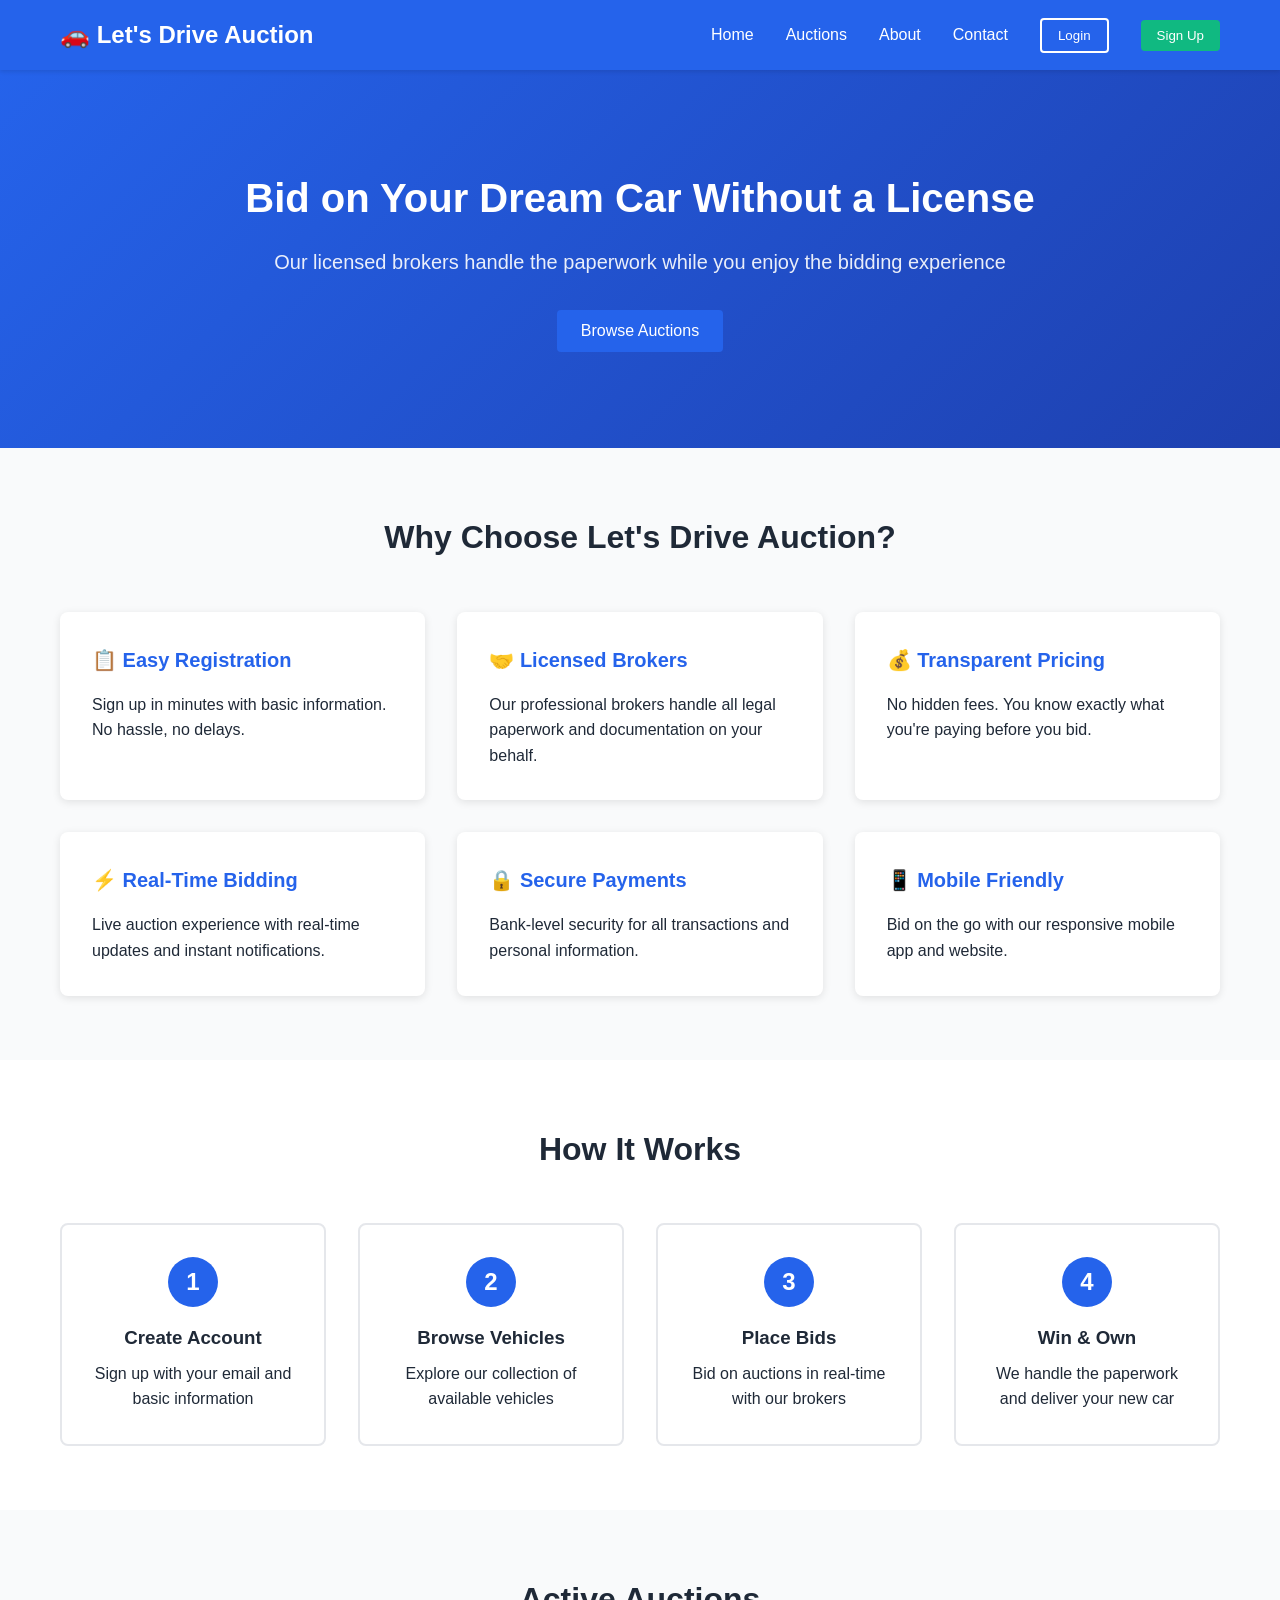
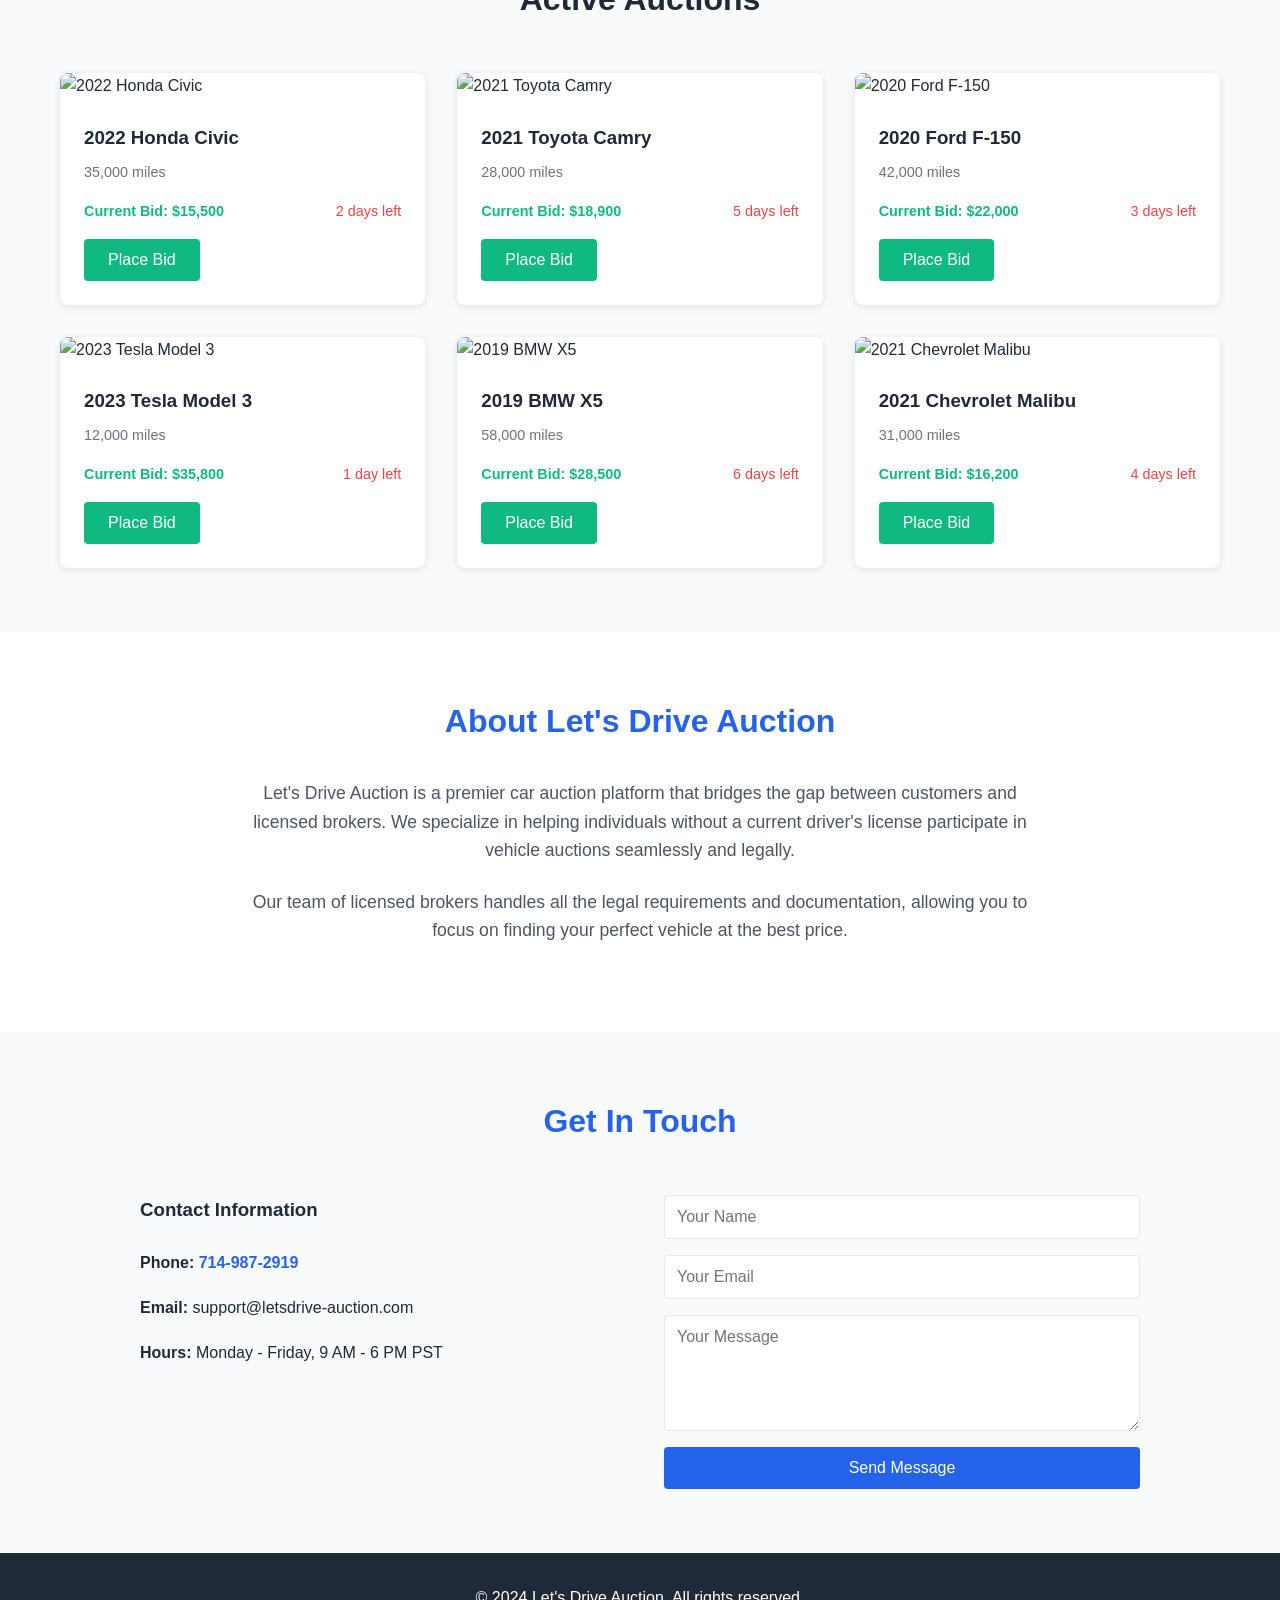
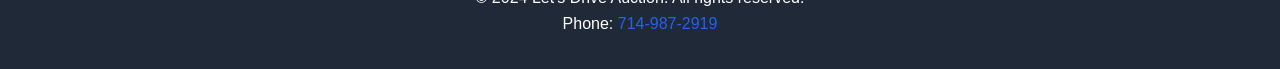
==== frontend/index.html @ e9b68364 "Add complete frontend HTML with embedded CSS and JavaScript" ====
<!DOCTYPE html>
<html lang="en">
<head>
    <meta charset="UTF-8">
    <meta name="viewport" content="width=device-width, initial-scale=1.0">
    <title>Let's Drive Auction - Car Auction Broker</title>
    <style>
* {
    margin: 0;
    padding: 0;
    box-sizing: border-box;
}

:root {
    --primary-color: #2563eb;
    --secondary-color: #1e40af;
    --success-color: #10b981;
    --danger-color: #ef4444;
    --light-bg: #f9fafb;
    --dark-text: #1f2937;
    --border-color: #e5e7eb;
}

body {
    font-family: 'Segoe UI', Tahoma, Geneva, Verdana, sans-serif;
    color: var(--dark-text);
    line-height: 1.6;
    background-color: #ffffff;
}

.container {
    max-width: 1200px;
    margin: 0 auto;
    padding: 0 20px;
}

/* Navigation */
.navbar {
    background-color: var(--primary-color);
    color: white;
    padding: 1rem 0;
    position: sticky;
    top: 0;
    z-index: 1000;
    box-shadow: 0 2px 4px rgba(0, 0, 0, 0.1);
}

.navbar .container {
    display: flex;
    justify-content: space-between;
    align-items: center;
}

.nav-brand h1 {
    font-size: 1.5rem;
    font-weight: bold;
}

.nav-menu {
    display: flex;
    list-style: none;
    gap: 2rem;
    align-items: center;
}

.nav-menu a {
    color: white;
    text-decoration: none;
    transition: opacity 0.3s ease;
}

.nav-menu a:hover {
    opacity: 0.8;
}

.btn-login {
    border: 2px solid white;
    padding: 0.5rem 1rem;
    border-radius: 4px;
    transition: all 0.3s ease;
    cursor: pointer;
    background: transparent;
    color: white;
}

.btn-login:hover {
    background-color: white;
    color: var(--primary-color);
}

.btn-signup {
    background-color: var(--success-color);
    padding: 0.5rem 1rem;
    border-radius: 4px;
    cursor: pointer;
    border: none;
    color: white;
}

.btn-signup:hover {
    background-color: #059669;
}

/* Buttons */
.btn {
    padding: 0.75rem 1.5rem;
    border: none;
    border-radius: 4px;
    cursor: pointer;
    font-size: 1rem;
    transition: all 0.3s ease;
    text-decoration: none;
    display: inline-block;
}

.btn-primary {
    background-color: var(--primary-color);
    color: white;
}

.btn-primary:hover {
    background-color: var(--secondary-color);
    transform: translateY(-2px);
    box-shadow: 0 4px 12px rgba(37, 99, 235, 0.4);
}

.btn-secondary {
    background-color: var(--success-color);
    color: white;
}

.btn-secondary:hover {
    background-color: #059669;
}

/* Hero Section */
.hero {
    background: linear-gradient(135deg, var(--primary-color) 0%, var(--secondary-color) 100%);
    color: white;
    padding: 6rem 2rem;
    text-align: center;
}

.hero-content h2 {
    font-size: 2.5rem;
    margin-bottom: 1rem;
}

.hero-content p {
    font-size: 1.25rem;
    margin-bottom: 2rem;
    opacity: 0.9;
}

/* Features Section */
.features {
    padding: 4rem 2rem;
    background-color: var(--light-bg);
}

.features h2 {
    text-align: center;
    font-size: 2rem;
    margin-bottom: 3rem;
}

.features-grid {
    display: grid;
    grid-template-columns: repeat(auto-fit, minmax(300px, 1fr));
    gap: 2rem;
}

.feature-card {
    background: white;
    padding: 2rem;
    border-radius: 8px;
    box-shadow: 0 2px 8px rgba(0, 0, 0, 0.1);
    transition: transform 0.3s ease, box-shadow 0.3s ease;
}

.feature-card:hover {
    transform: translateY(-5px);
    box-shadow: 0 8px 16px rgba(0, 0, 0, 0.15);
}

.feature-card h3 {
    margin-bottom: 1rem;
    color: var(--primary-color);
    font-size: 1.25rem;
}

/* How It Works Section */
.how-it-works {
    padding: 4rem 2rem;
    background-color: white;
}

.how-it-works h2 {
    text-align: center;
    font-size: 2rem;
    margin-bottom: 3rem;
}

.steps-grid {
    display: grid;
    grid-template-columns: repeat(auto-fit, minmax(250px, 1fr));
    gap: 2rem;
}

.step {
    text-align: center;
    padding: 2rem;
    border: 2px solid var(--border-color);
    border-radius: 8px;
    transition: all 0.3s ease;
}

.step:hover {
    border-color: var(--primary-color);
    box-shadow: 0 4px 12px rgba(37, 99, 235, 0.2);
}

.step-number {
    display: inline-flex;
    align-items: center;
    justify-content: center;
    width: 50px;
    height: 50px;
    background-color: var(--primary-color);
    color: white;
    border-radius: 50%;
    font-size: 1.5rem;
    font-weight: bold;
    margin-bottom: 1rem;
}

.step h3 {
    margin-bottom: 0.5rem;
    color: var(--dark-text);
}

/* Auctions Section */
.auctions {
    padding: 4rem 2rem;
    background-color: var(--light-bg);
}

.auctions h2 {
    text-align: center;
    font-size: 2rem;
    margin-bottom: 3rem;
}

.auctions-grid {
    display: grid;
    grid-template-columns: repeat(auto-fill, minmax(280px, 1fr));
    gap: 2rem;
}

.auction-card {
    background: white;
    border-radius: 8px;
    overflow: hidden;
    box-shadow: 0 2px 8px rgba(0, 0, 0, 0.1);
    transition: transform 0.3s ease, box-shadow 0.3s ease;
}

.auction-card:hover {
    transform: translateY(-5px);
    box-shadow: 0 8px 16px rgba(0, 0, 0, 0.15);
}

.auction-card img {
    width: 100%;
    height: 200px;
    object-fit: cover;
}

.auction-info {
    padding: 1.5rem;
}

.auction-info h3 {
    margin-bottom: 0.5rem;
    color: var(--dark-text);
}

.mileage {
    color: #6b7280;
    font-size: 0.9rem;
    margin-bottom: 1rem;
}

.auction-details {
    display: flex;
    justify-content: space-between;
    margin-bottom: 1rem;
    font-size: 0.9rem;
}

.current-bid {
    font-weight: bold;
    color: var(--success-color);
}

.time-left {
    color: var(--danger-color);
}

/* About Section */
.about {
    padding: 4rem 2rem;
    background-color: white;
    text-align: center;
}

.about h2 {
    font-size: 2rem;
    margin-bottom: 2rem;
    color: var(--primary-color);
}

.about p {
    font-size: 1.1rem;
    margin-bottom: 1.5rem;
    color: #4b5563;
    max-width: 800px;
    margin-left: auto;
    margin-right: auto;
}

/* Contact Section */
.contact {
    padding: 4rem 2rem;
    background-color: var(--light-bg);
}

.contact h2 {
    text-align: center;
    font-size: 2rem;
    margin-bottom: 3rem;
    color: var(--primary-color);
}

.contact-content {
    display: grid;
    grid-template-columns: 1fr 1fr;
    gap: 3rem;
    max-width: 1000px;
    margin: 0 auto;
}

.contact-info h3 {
    margin-bottom: 1.5rem;
    color: var(--dark-text);
}

.contact-info p {
    margin-bottom: 1rem;
    line-height: 1.8;
}

.contact-info a {
    color: var(--primary-color);
    text-decoration: none;
    font-weight: bold;
}

.contact-info a:hover {
    text-decoration: underline;
}

.contact-form {
    display: flex;
    flex-direction: column;
    gap: 1rem;
}

.contact-form input,
.contact-form textarea {
    padding: 0.75rem;
    border: 1px solid var(--border-color);
    border-radius: 4px;
    font-family: inherit;
    font-size: 1rem;
}

.contact-form input:focus,
.contact-form textarea:focus {
    outline: none;
    border-color: var(--primary-color);
    box-shadow: 0 0 0 3px rgba(37, 99, 235, 0.1);
}

/* Footer */
.footer {
    background-color: var(--dark-text);
    color: white;
    padding: 2rem;
    text-align: center;
}

.footer a {
    color: var(--primary-color);
    text-decoration: none;
}

.footer a:hover {
    text-decoration: underline;
}

/* Responsive Design */
@media (max-width: 768px) {
    .nav-menu {
        gap: 1rem;
        font-size: 0.9rem;
    }

    .nav-brand h1 {
        font-size: 1.2rem;
    }

    .hero-content h2 {
        font-size: 1.75rem;
    }

    .hero-content p {
        font-size: 1rem;
    }

    .features-grid,
    .steps-grid {
        grid-template-columns: 1fr;
    }

    .contact-content {
        grid-template-columns: 1fr;
    }

    .auctions-grid {
        grid-template-columns: 1fr;
    }
}

@media (max-width: 480px) {
    .navbar .container {
        flex-direction: column;
        gap: 1rem;
    }

    .nav-menu {
        flex-direction: column;
        gap: 0.5rem;
        width: 100%;
        text-align: center;
    }

    .hero {
        padding: 3rem 1rem;
    }

    .hero-content h2 {
        font-size: 1.5rem;
    }

    .btn {
        display: block;
        width: 100%;
        text-align: center;
    }
}
    </style>
</head>
<body>
    <!-- Navigation -->
    <nav class="navbar">
        <div class="container">
            <div class="nav-brand">
                <h1>🚗 Let's Drive Auction</h1>
            </div>
            <ul class="nav-menu">
                <li><a href="#home">Home</a></li>
                <li><a href="#auctions">Auctions</a></li>
                <li><a href="#about">About</a></li>
                <li><a href="#contact">Contact</a></li>
                <li><button class="btn-login">Login</button></li>
                <li><button class="btn-signup">Sign Up</button></li>
            </ul>
        </div>
    </nav>

    <!-- Hero Section -->
    <section id="home" class="hero">
        <div class="hero-content">
            <h2>Bid on Your Dream Car Without a License</h2>
            <p>Our licensed brokers handle the paperwork while you enjoy the bidding experience</p>
            <button class="btn btn-primary" onclick="document.getElementById('auctions').scrollIntoView({behavior: 'smooth'})">Browse Auctions</button>
        </div>
    </section>

    <!-- Features Section -->
    <section id="features" class="features">
        <div class="container">
            <h2>Why Choose Let's Drive Auction?</h2>
            <div class="features-grid">
                <div class="feature-card">
                    <h3>📋 Easy Registration</h3>
                    <p>Sign up in minutes with basic information. No hassle, no delays.</p>
                </div>
                <div class="feature-card">
                    <h3>🤝 Licensed Brokers</h3>
                    <p>Our professional brokers handle all legal paperwork and documentation on your behalf.</p>
                </div>
                <div class="feature-card">
                    <h3>💰 Transparent Pricing</h3>
                    <p>No hidden fees. You know exactly what you're paying before you bid.</p>
                </div>
                <div class="feature-card">
                    <h3>⚡ Real-Time Bidding</h3>
                    <p>Live auction experience with real-time updates and instant notifications.</p>
                </div>
                <div class="feature-card">
                    <h3>🔒 Secure Payments</h3>
                    <p>Bank-level security for all transactions and personal information.</p>
                </div>
                <div class="feature-card">
                    <h3>📱 Mobile Friendly</h3>
                    <p>Bid on the go with our responsive mobile app and website.</p>
                </div>
            </div>
        </div>
    </section>

    <!-- How It Works Section -->
    <section id="how-it-works" class="how-it-works">
        <div class="container">
            <h2>How It Works</h2>
            <div class="steps-grid">
                <div class="step">
                    <div class="step-number">1</div>
                    <h3>Create Account</h3>
                    <p>Sign up with your email and basic information</p>
                </div>
                <div class="step">
                    <div class="step-number">2</div>
                    <h3>Browse Vehicles</h3>
                    <p>Explore our collection of available vehicles</p>
                </div>
                <div class="step">
                    <div class="step-number">3</div>
                    <h3>Place Bids</h3>
                    <p>Bid on auctions in real-time with our brokers</p>
                </div>
                <div class="step">
                    <div class="step-number">4</div>
                    <h3>Win & Own</h3>
                    <p>We handle the paperwork and deliver your new car</p>
                </div>
            </div>
        </div>
    </section>

    <!-- Auctions Section -->
    <section id="auctions" class="auctions">
        <div class="container">
            <h2>Active Auctions</h2>
            <div class="auctions-grid" id="auctions-grid">
                <!-- Auction items -->
                <div class="auction-card">
                    <img src="https://images.unsplash.com/photo-1590362891990-f776e74a5a38?w=300&h=200&fit=crop" alt="2022 Honda Civic">
                    <div class="auction-info">
                        <h3>2022 Honda Civic</h3>
                        <p class="mileage">35,000 miles</p>
                        <div class="auction-details">
                            <span class="current-bid">Current Bid: $15,500</span>
                            <span class="time-left">2 days left</span>
                        </div>
                        <button class="btn btn-secondary" onclick="alert('Login to place a bid!')">Place Bid</button>
                    </div>
                </div>

                <div class="auction-card">
                    <img src="https://images.unsplash.com/photo-1552820728-8ac41f1ce891?w=300&h=200&fit=crop" alt="2021 Toyota Camry">
                    <div class="auction-info">
                        <h3>2021 Toyota Camry</h3>
                        <p class="mileage">28,000 miles</p>
                        <div class="auction-details">
                            <span class="current-bid">Current Bid: $18,900</span>
                            <span class="time-left">5 days left</span>
                        </div>
                        <button class="btn btn-secondary" onclick="alert('Login to place a bid!')">Place Bid</button>
                    </div>
                </div>

                <div class="auction-card">
                    <img src="https://images.unsplash.com/photo-1533473359331-35a3460efb8f?w=300&h=200&fit=crop" alt="2020 Ford F-150">
                    <div class="auction-info">
                        <h3>2020 Ford F-150</h3>
                        <p class="mileage">42,000 miles</p>
                        <div class="auction-details">
                            <span class="current-bid">Current Bid: $22,000</span>
                            <span class="time-left">3 days left</span>
                        </div>
                        <button class="btn btn-secondary" onclick="alert('Login to place a bid!')">Place Bid</button>
                    </div>
                </div>

                <div class="auction-card">
                    <img src="https://images.unsplash.com/photo-1542282088-fe8426682b8f?w=300&h=200&fit=crop" alt="2023 Tesla Model 3">
                    <div class="auction-info">
                        <h3>2023 Tesla Model 3</h3>
                        <p class="mileage">12,000 miles</p>
                        <div class="auction-details">
                            <span class="current-bid">Current Bid: $35,800</span>
                            <span class="time-left">1 day left</span>
                        </div>
                        <button class="btn btn-secondary" onclick="alert('Login to place a bid!')">Place Bid</button>
                    </div>
                </div>

                <div class="auction-card">
                    <img src="https://images.unsplash.com/photo-1550355291-bbee04a92027?w=300&h=200&fit=crop" alt="2019 BMW X5">
                    <div class="auction-info">
                        <h3>2019 BMW X5</h3>
                        <p class="mileage">58,000 miles</p>
                        <div class="auction-details">
                            <span class="current-bid">Current Bid: $28,500</span>
                            <span class="time-left">6 days left</span>
                        </div>
                        <button class="btn btn-secondary" onclick="alert('Login to place a bid!')">Place Bid</button>
                    </div>
                </div>

                <div class="auction-card">
                    <img src="https://images.unsplash.com/photo-1609708536965-05589210993d?w=300&h=200&fit=crop" alt="2021 Chevrolet Malibu">
                    <div class="auction-info">
                        <h3>2021 Chevrolet Malibu</h3>
                        <p class="mileage">31,000 miles</p>
                        <div class="auction-details">
                            <span class="current-bid">Current Bid: $16,200</span>
                            <span class="time-left">4 days left</span>
                        </div>
                        <button class="btn btn-secondary" onclick="alert('Login to place a bid!')">Place Bid</button>
                    </div>
                </div>
            </div>
        </div>
    </section>

    <!-- About Section -->
    <section id="about" class="about">
        <div class="container">
            <h2>About Let's Drive Auction</h2>
            <p>Let's Drive Auction is a premier car auction platform that bridges the gap between customers and licensed brokers. We specialize in helping individuals without a current driver's license participate in vehicle auctions seamlessly and legally.</p>
            <p>Our team of licensed brokers handles all the legal requirements and documentation, allowing you to focus on finding your perfect vehicle at the best price.</p>
        </div>
    </section>

    <!-- Contact Section -->
    <section id="contact" class="contact">
        <div class="container">
            <h2>Get In Touch</h2>
            <div class="contact-content">
                <div class="contact-info">
                    <h3>Contact Information</h3>
                    <p><strong>Phone:</strong> <a href="tel:714-987-2919">714-987-2919</a></p>
                    <p><strong>Email:</strong> support@letsdrive-auction.com</p>
                    <p><strong>Hours:</strong> Monday - Friday, 9 AM - 6 PM PST</p>
                </div>
                <form class="contact-form" onsubmit="handleContactSubmit(event)">
                    <input type="text" placeholder="Your Name" required>
                    <input type="email" placeholder="Your Email" required>
                    <textarea placeholder="Your Message" rows="5" required></textarea>
                    <button type="submit" class="btn btn-primary">Send Message</button>
                </form>
            </div>
        </div>
    </section>

    <!-- Footer -->
    <footer class="footer">
        <div class="container">
            <p>&copy; 2024 Let's Drive Auction. All rights reserved.</p>
            <p>Phone: <a href="tel:714-987-2919">714-987-2919</a></p>
        </div>
    </footer>

    <script>
        function handleContactSubmit(event) {
            event.preventDefault();
            alert('Thank you for your message! We will get back to you soon.');
            event.target.reset();
        }
    </script>
</body>
</html>
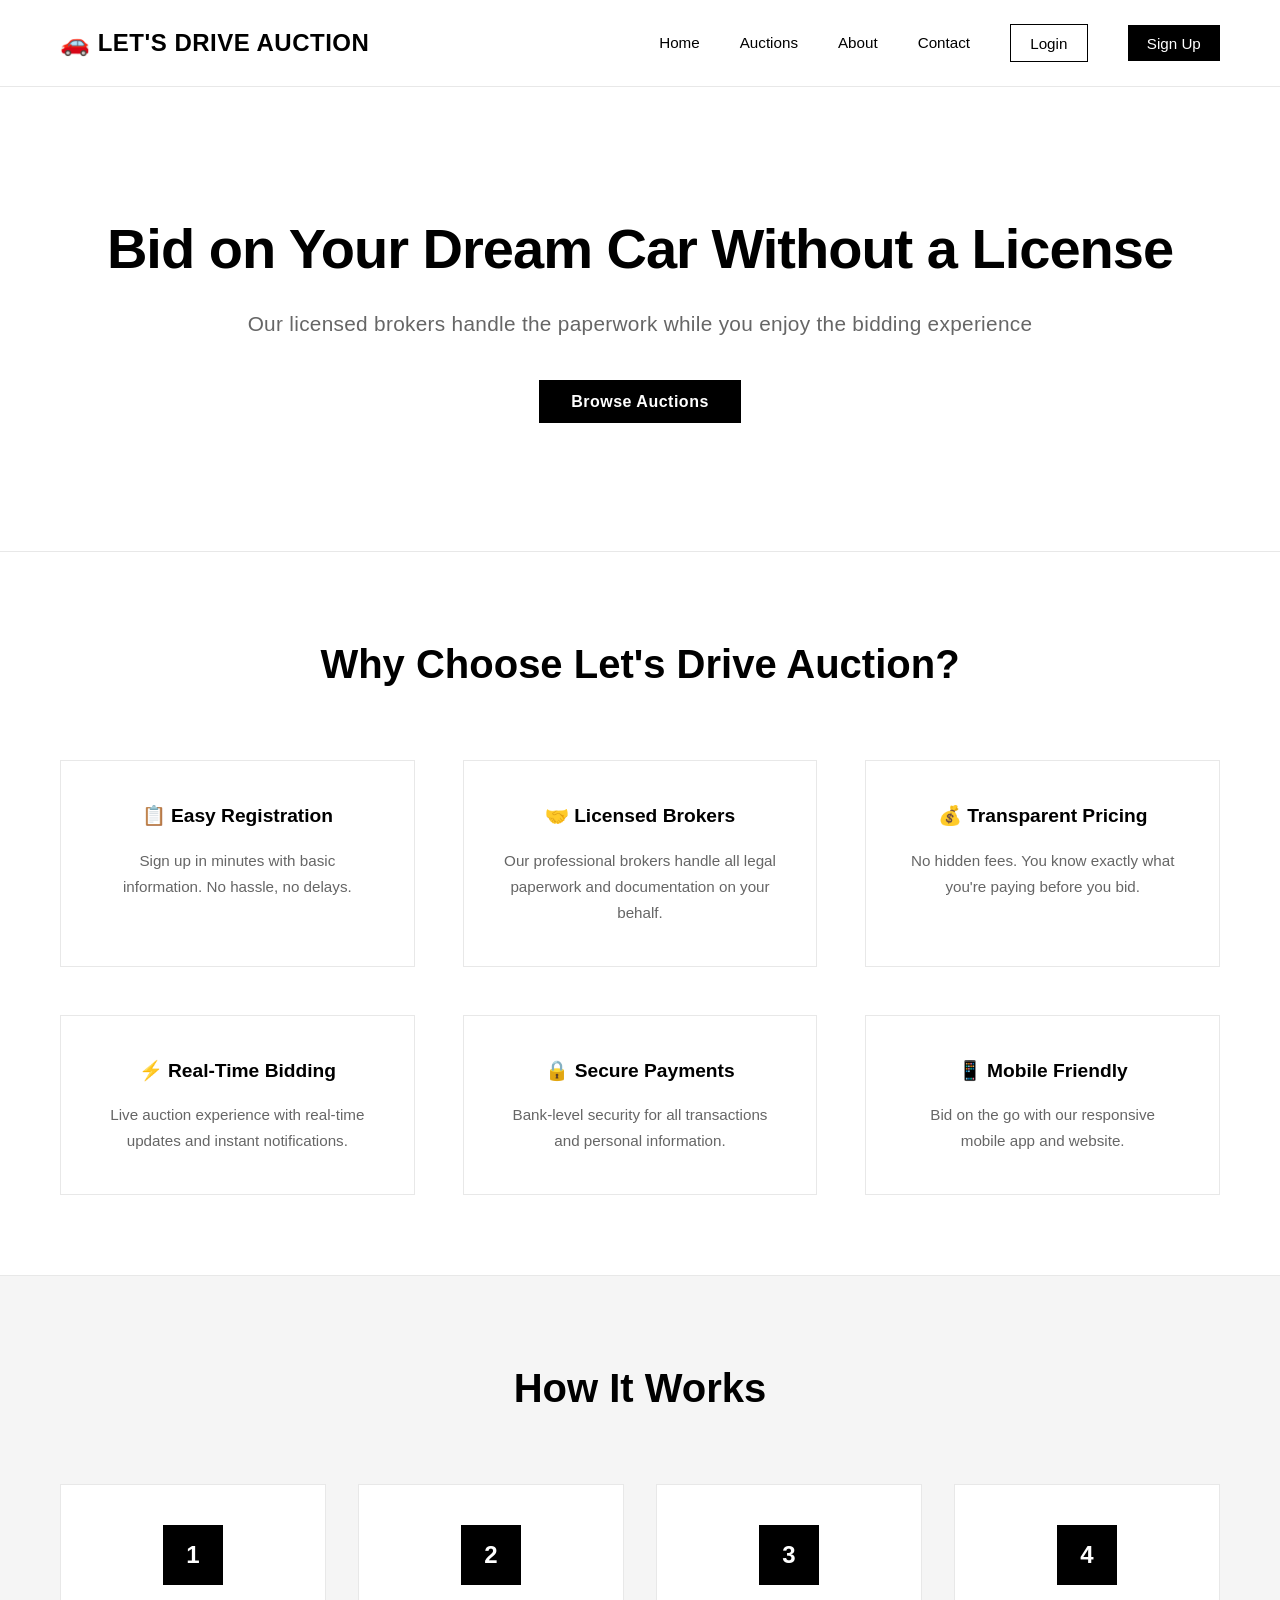
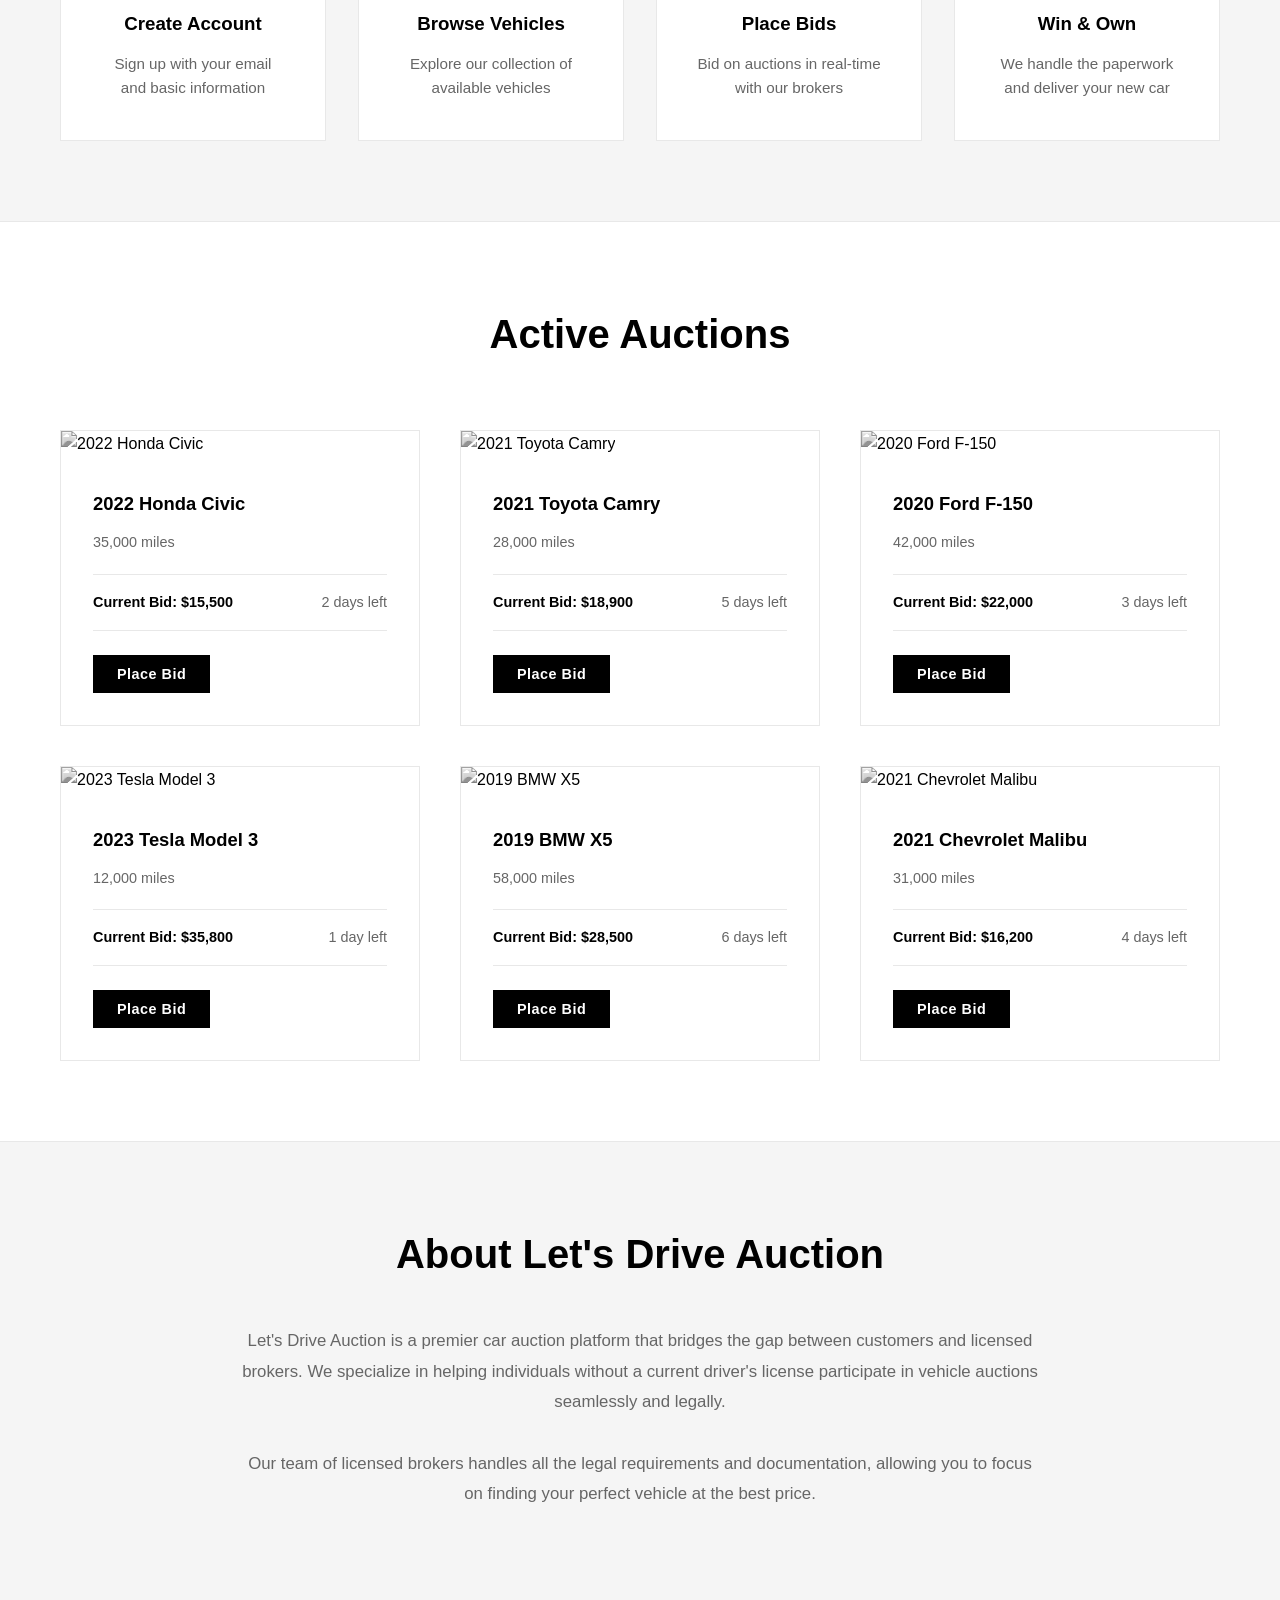
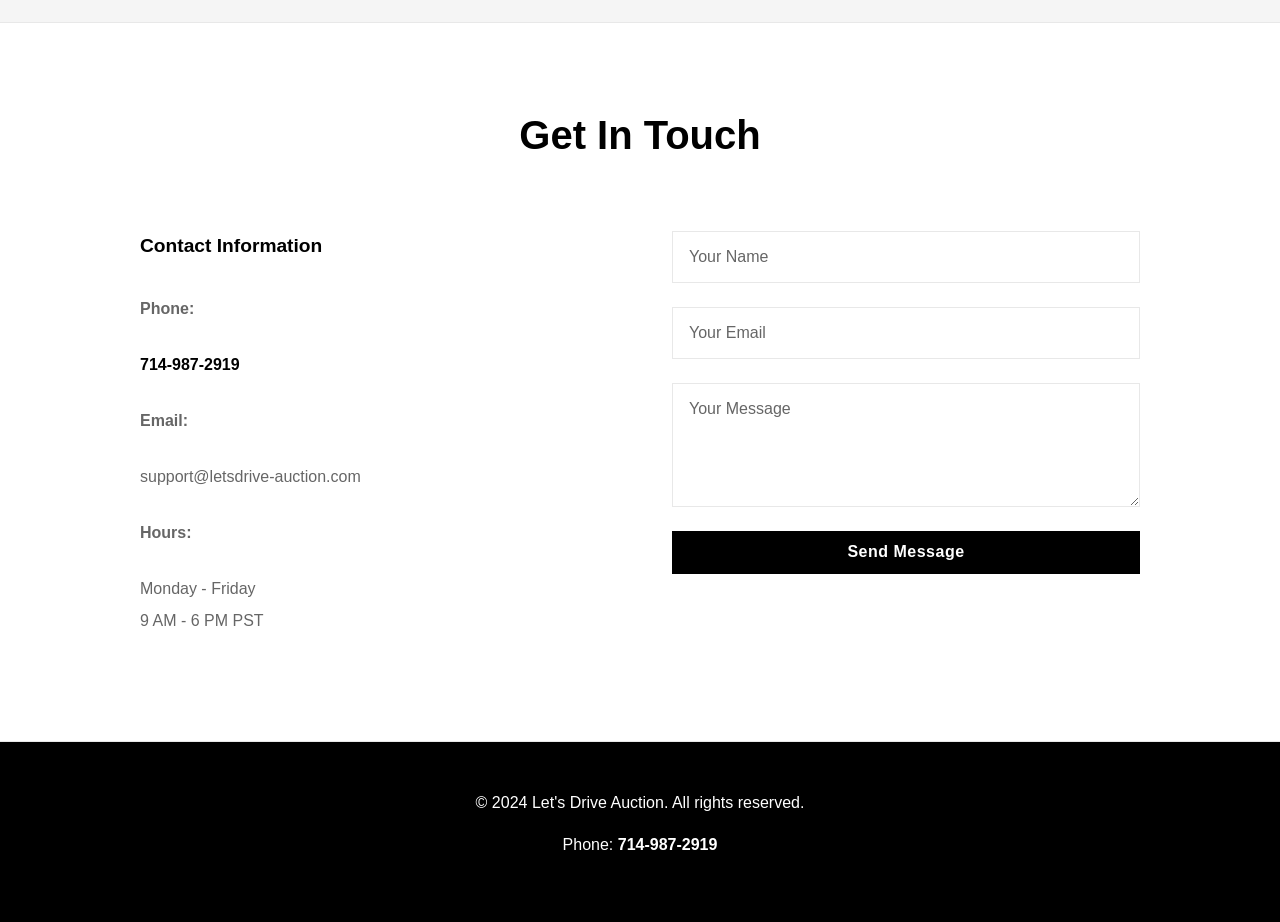
==== commit 0301ed7e: "Update website to Tesla-style black and white minimalist design" ====
--- a/frontend/index.html
+++ b/frontend/index.html
@@ -12,20 +12,20 @@
 }
 
 :root {
-    --primary-color: #2563eb;
-    --secondary-color: #1e40af;
-    --success-color: #10b981;
-    --danger-color: #ef4444;
-    --light-bg: #f9fafb;
-    --dark-text: #1f2937;
-    --border-color: #e5e7eb;
+    --primary-black: #000000;
+    --secondary-black: #1a1a1a;
+    --tertiary-black: #2d2d2d;
+    --light-gray: #f5f5f5;
+    --medium-gray: #e8e8e8;
+    --dark-gray: #666666;
+    --white: #ffffff;
 }
 
 body {
     font-family: 'Segoe UI', Tahoma, Geneva, Verdana, sans-serif;
-    color: var(--dark-text);
+    color: var(--primary-black);
     line-height: 1.6;
-    background-color: #ffffff;
+    background-color: var(--white);
 }
 
 .container {
@@ -36,13 +36,13 @@
 
 /* Navigation */
 .navbar {
-    background-color: var(--primary-color);
-    color: white;
-    padding: 1rem 0;
+    background-color: var(--white);
+    color: var(--primary-black);
+    padding: 1.5rem 0;
     position: sticky;
     top: 0;
     z-index: 1000;
-    box-shadow: 0 2px 4px rgba(0, 0, 0, 0.1);
+    border-bottom: 1px solid var(--medium-gray);
 }
 
 .navbar .container {
@@ -53,367 +53,439 @@
 
 .nav-brand h1 {
     font-size: 1.5rem;
-    font-weight: bold;
+    font-weight: 600;
+    letter-spacing: 0.5px;
 }
 
 .nav-menu {
     display: flex;
     list-style: none;
-    gap: 2rem;
+    gap: 2.5rem;
     align-items: center;
 }
 
 .nav-menu a {
-    color: white;
+    color: var(--primary-black);
     text-decoration: none;
     transition: opacity 0.3s ease;
+    font-size: 0.95rem;
+    font-weight: 500;
 }
 
 .nav-menu a:hover {
-    opacity: 0.8;
+    opacity: 0.6;
 }
 
 .btn-login {
-    border: 2px solid white;
-    padding: 0.5rem 1rem;
-    border-radius: 4px;
+    border: 1px solid var(--primary-black);
+    padding: 0.6rem 1.2rem;
+    border-radius: 0;
     transition: all 0.3s ease;
     cursor: pointer;
     background: transparent;
-    color: white;
+    color: var(--primary-black);
+    font-weight: 500;
+    font-size: 0.95rem;
 }
 
 .btn-login:hover {
-    background-color: white;
-    color: var(--primary-color);
+    background-color: var(--primary-black);
+    color: var(--white);
 }
 
 .btn-signup {
-    background-color: var(--success-color);
-    padding: 0.5rem 1rem;
-    border-radius: 4px;
+    background-color: var(--primary-black);
+    padding: 0.6rem 1.2rem;
+    border-radius: 0;
     cursor: pointer;
     border: none;
-    color: white;
+    color: var(--white);
+    font-weight: 500;
+    font-size: 0.95rem;
+    transition: all 0.3s ease;
 }
 
 .btn-signup:hover {
-    background-color: #059669;
+    background-color: var(--secondary-black);
 }
 
 /* Buttons */
 .btn {
-    padding: 0.75rem 1.5rem;
+    padding: 0.8rem 2rem;
     border: none;
-    border-radius: 4px;
+    border-radius: 0;
     cursor: pointer;
     font-size: 1rem;
     transition: all 0.3s ease;
     text-decoration: none;
     display: inline-block;
+    font-weight: 600;
+    letter-spacing: 0.5px;
 }
 
 .btn-primary {
-    background-color: var(--primary-color);
-    color: white;
+    background-color: var(--primary-black);
+    color: var(--white);
 }
 
 .btn-primary:hover {
-    background-color: var(--secondary-color);
-    transform: translateY(-2px);
-    box-shadow: 0 4px 12px rgba(37, 99, 235, 0.4);
+    background-color: var(--secondary-black);
+    transform: none;
 }
 
 .btn-secondary {
-    background-color: var(--success-color);
-    color: white;
+    background-color: var(--primary-black);
+    color: var(--white);
+    padding: 0.7rem 1.5rem;
+    font-size: 0.9rem;
 }
 
 .btn-secondary:hover {
-    background-color: #059669;
+    background-color: var(--secondary-black);
 }
 
 /* Hero Section */
 .hero {
-    background: linear-gradient(135deg, var(--primary-color) 0%, var(--secondary-color) 100%);
-    color: white;
-    padding: 6rem 2rem;
-    text-align: center;
+    background: var(--white);
+    color: var(--primary-black);
+    padding: 8rem 2rem;
+    text-align: center;
+    border-bottom: 1px solid var(--medium-gray);
 }
 
 .hero-content h2 {
-    font-size: 2.5rem;
-    margin-bottom: 1rem;
+    font-size: 3.5rem;
+    margin-bottom: 1.5rem;
+    font-weight: 700;
+    letter-spacing: -1px;
+    line-height: 1.2;
 }
 
 .hero-content p {
-    font-size: 1.25rem;
-    margin-bottom: 2rem;
-    opacity: 0.9;
+    font-size: 1.3rem;
+    margin-bottom: 2.5rem;
+    color: var(--dark-gray);
+    font-weight: 300;
+    letter-spacing: 0.3px;
 }
 
 /* Features Section */
 .features {
-    padding: 4rem 2rem;
-    background-color: var(--light-bg);
+    padding: 5rem 2rem;
+    background-color: var(--white);
+    border-bottom: 1px solid var(--medium-gray);
 }
 
 .features h2 {
     text-align: center;
-    font-size: 2rem;
-    margin-bottom: 3rem;
+    font-size: 2.5rem;
+    margin-bottom: 4rem;
+    font-weight: 700;
 }
 
 .features-grid {
     display: grid;
-    grid-template-columns: repeat(auto-fit, minmax(300px, 1fr));
-    gap: 2rem;
+    grid-template-columns: repeat(auto-fit, minmax(280px, 1fr));
+    gap: 3rem;
 }
 
 .feature-card {
-    background: white;
-    padding: 2rem;
-    border-radius: 8px;
-    box-shadow: 0 2px 8px rgba(0, 0, 0, 0.1);
-    transition: transform 0.3s ease, box-shadow 0.3s ease;
+    background: var(--white);
+    padding: 2.5rem;
+    border: 1px solid var(--medium-gray);
+    transition: all 0.3s ease;
+    text-align: center;
 }
 
 .feature-card:hover {
-    transform: translateY(-5px);
-    box-shadow: 0 8px 16px rgba(0, 0, 0, 0.15);
+    border-color: var(--primary-black);
+    box-shadow: 0 10px 30px rgba(0, 0, 0, 0.1);
 }
 
 .feature-card h3 {
     margin-bottom: 1rem;
-    color: var(--primary-color);
-    font-size: 1.25rem;
+    color: var(--primary-black);
+    font-size: 1.2rem;
+    font-weight: 600;
+}
+
+.feature-card p {
+    color: var(--dark-gray);
+    font-size: 0.95rem;
+    line-height: 1.7;
 }
 
 /* How It Works Section */
 .how-it-works {
-    padding: 4rem 2rem;
-    background-color: white;
+    padding: 5rem 2rem;
+    background-color: var(--light-gray);
+    border-bottom: 1px solid var(--medium-gray);
 }
 
 .how-it-works h2 {
     text-align: center;
-    font-size: 2rem;
-    margin-bottom: 3rem;
+    font-size: 2.5rem;
+    margin-bottom: 4rem;
+    font-weight: 700;
 }
 
 .steps-grid {
     display: grid;
-    grid-template-columns: repeat(auto-fit, minmax(250px, 1fr));
+    grid-template-columns: repeat(auto-fit, minmax(200px, 1fr));
     gap: 2rem;
 }
 
 .step {
     text-align: center;
-    padding: 2rem;
-    border: 2px solid var(--border-color);
-    border-radius: 8px;
+    padding: 2.5rem;
+    background: var(--white);
+    border: 1px solid var(--medium-gray);
     transition: all 0.3s ease;
 }
 
 .step:hover {
-    border-color: var(--primary-color);
-    box-shadow: 0 4px 12px rgba(37, 99, 235, 0.2);
+    border-color: var(--primary-black);
+    box-shadow: 0 10px 30px rgba(0, 0, 0, 0.1);
 }
 
 .step-number {
     display: inline-flex;
     align-items: center;
     justify-content: center;
-    width: 50px;
-    height: 50px;
-    background-color: var(--primary-color);
-    color: white;
-    border-radius: 50%;
+    width: 60px;
+    height: 60px;
+    background-color: var(--primary-black);
+    color: var(--white);
+    border-radius: 0;
     font-size: 1.5rem;
     font-weight: bold;
-    margin-bottom: 1rem;
+    margin-bottom: 1.5rem;
 }
 
 .step h3 {
-    margin-bottom: 0.5rem;
-    color: var(--dark-text);
+    margin-bottom: 0.8rem;
+    color: var(--primary-black);
+    font-weight: 600;
+}
+
+.step p {
+    color: var(--dark-gray);
+    font-size: 0.95rem;
 }
 
 /* Auctions Section */
 .auctions {
-    padding: 4rem 2rem;
-    background-color: var(--light-bg);
+    padding: 5rem 2rem;
+    background-color: var(--white);
+    border-bottom: 1px solid var(--medium-gray);
 }
 
 .auctions h2 {
     text-align: center;
-    font-size: 2rem;
-    margin-bottom: 3rem;
+    font-size: 2.5rem;
+    margin-bottom: 4rem;
+    font-weight: 700;
 }
 
 .auctions-grid {
     display: grid;
     grid-template-columns: repeat(auto-fill, minmax(280px, 1fr));
-    gap: 2rem;
+    gap: 2.5rem;
 }
 
 .auction-card {
-    background: white;
-    border-radius: 8px;
+    background: var(--white);
+    border: 1px solid var(--medium-gray);
     overflow: hidden;
-    box-shadow: 0 2px 8px rgba(0, 0, 0, 0.1);
-    transition: transform 0.3s ease, box-shadow 0.3s ease;
+    transition: all 0.3s ease;
 }
 
 .auction-card:hover {
+    border-color: var(--primary-black);
+    box-shadow: 0 15px 40px rgba(0, 0, 0, 0.15);
     transform: translateY(-5px);
-    box-shadow: 0 8px 16px rgba(0, 0, 0, 0.15);
 }
 
 .auction-card img {
     width: 100%;
     height: 200px;
     object-fit: cover;
+    filter: grayscale(100%);
+    transition: filter 0.3s ease;
+}
+
+.auction-card:hover img {
+    filter: grayscale(0%);
 }
 
 .auction-info {
-    padding: 1.5rem;
+    padding: 2rem;
 }
 
 .auction-info h3 {
-    margin-bottom: 0.5rem;
-    color: var(--dark-text);
+    margin-bottom: 0.8rem;
+    color: var(--primary-black);
+    font-weight: 600;
+    font-size: 1.15rem;
 }
 
 .mileage {
-    color: #6b7280;
+    color: var(--dark-gray);
     font-size: 0.9rem;
-    margin-bottom: 1rem;
+    margin-bottom: 1.2rem;
 }
 
 .auction-details {
     display: flex;
     justify-content: space-between;
-    margin-bottom: 1rem;
+    margin-bottom: 1.5rem;
     font-size: 0.9rem;
+    padding: 1rem 0;
+    border-top: 1px solid var(--medium-gray);
+    border-bottom: 1px solid var(--medium-gray);
 }
 
 .current-bid {
-    font-weight: bold;
-    color: var(--success-color);
+    font-weight: 700;
+    color: var(--primary-black);
 }
 
 .time-left {
-    color: var(--danger-color);
+    color: var(--dark-gray);
+    font-weight: 500;
 }
 
 /* About Section */
 .about {
-    padding: 4rem 2rem;
-    background-color: white;
-    text-align: center;
+    padding: 5rem 2rem;
+    background-color: var(--light-gray);
+    text-align: center;
+    border-bottom: 1px solid var(--medium-gray);
 }
 
 .about h2 {
-    font-size: 2rem;
+    font-size: 2.5rem;
+    margin-bottom: 2.5rem;
+    color: var(--primary-black);
+    font-weight: 700;
+}
+
+.about p {
+    font-size: 1.05rem;
     margin-bottom: 2rem;
-    color: var(--primary-color);
-}
-
-.about p {
-    font-size: 1.1rem;
-    margin-bottom: 1.5rem;
-    color: #4b5563;
+    color: var(--dark-gray);
     max-width: 800px;
     margin-left: auto;
     margin-right: auto;
+    line-height: 1.8;
+    font-weight: 300;
 }
 
 /* Contact Section */
 .contact {
-    padding: 4rem 2rem;
-    background-color: var(--light-bg);
+    padding: 5rem 2rem;
+    background-color: var(--white);
+    border-bottom: 1px solid var(--medium-gray);
 }
 
 .contact h2 {
     text-align: center;
-    font-size: 2rem;
-    margin-bottom: 3rem;
-    color: var(--primary-color);
+    font-size: 2.5rem;
+    margin-bottom: 4rem;
+    color: var(--primary-black);
+    font-weight: 700;
 }
 
 .contact-content {
     display: grid;
     grid-template-columns: 1fr 1fr;
-    gap: 3rem;
+    gap: 4rem;
     max-width: 1000px;
     margin: 0 auto;
 }
 
 .contact-info h3 {
+    margin-bottom: 2rem;
+    color: var(--primary-black);
+    font-weight: 600;
+    font-size: 1.2rem;
+}
+
+.contact-info p {
     margin-bottom: 1.5rem;
-    color: var(--dark-text);
-}
-
-.contact-info p {
-    margin-bottom: 1rem;
-    line-height: 1.8;
+    line-height: 2;
+    color: var(--dark-gray);
 }
 
 .contact-info a {
-    color: var(--primary-color);
+    color: var(--primary-black);
     text-decoration: none;
-    font-weight: bold;
+    font-weight: 600;
+    transition: opacity 0.3s ease;
 }
 
 .contact-info a:hover {
-    text-decoration: underline;
+    opacity: 0.6;
 }
 
 .contact-form {
     display: flex;
     flex-direction: column;
-    gap: 1rem;
+    gap: 1.5rem;
 }
 
 .contact-form input,
 .contact-form textarea {
-    padding: 0.75rem;
-    border: 1px solid var(--border-color);
-    border-radius: 4px;
+    padding: 1rem;
+    border: 1px solid var(--medium-gray);
+    border-radius: 0;
     font-family: inherit;
     font-size: 1rem;
+    background-color: var(--white);
+    color: var(--primary-black);
+}
+
+.contact-form input::placeholder,
+.contact-form textarea::placeholder {
+    color: var(--dark-gray);
 }
 
 .contact-form input:focus,
 .contact-form textarea:focus {
     outline: none;
-    border-color: var(--primary-color);
-    box-shadow: 0 0 0 3px rgba(37, 99, 235, 0.1);
+    border-color: var(--primary-black);
+    box-shadow: none;
 }
 
 /* Footer */
 .footer {
-    background-color: var(--dark-text);
-    color: white;
-    padding: 2rem;
-    text-align: center;
+    background-color: var(--primary-black);
+    color: var(--white);
+    padding: 3rem 2rem;
+    text-align: center;
+}
+
+.footer p {
+    margin-bottom: 1rem;
+    font-weight: 300;
 }
 
 .footer a {
-    color: var(--primary-color);
+    color: var(--white);
     text-decoration: none;
+    font-weight: 600;
+    transition: opacity 0.3s ease;
 }
 
 .footer a:hover {
-    text-decoration: underline;
+    opacity: 0.7;
 }
 
 /* Responsive Design */
 @media (max-width: 768px) {
     .nav-menu {
         gap: 1rem;
-        font-size: 0.9rem;
+        font-size: 0.85rem;
     }
 
     .nav-brand h1 {
@@ -421,11 +493,11 @@
     }
 
     .hero-content h2 {
-        font-size: 1.75rem;
+        font-size: 2.2rem;
     }
 
     .hero-content p {
-        font-size: 1rem;
+        font-size: 1.05rem;
     }
 
     .features-grid,
@@ -440,12 +512,20 @@
     .auctions-grid {
         grid-template-columns: 1fr;
     }
+
+    .features h2,
+    .how-it-works h2,
+    .auctions h2,
+    .about h2,
+    .contact h2 {
+        font-size: 2rem;
+    }
 }
 
 @media (max-width: 480px) {
     .navbar .container {
         flex-direction: column;
-        gap: 1rem;
+        gap: 1.5rem;
     }
 
     .nav-menu {
@@ -456,17 +536,21 @@
     }
 
     .hero {
-        padding: 3rem 1rem;
+        padding: 4rem 1rem;
     }
 
     .hero-content h2 {
-        font-size: 1.5rem;
+        font-size: 1.8rem;
     }
 
     .btn {
         display: block;
         width: 100%;
         text-align: center;
+    }
+
+    .contact-content {
+        gap: 2rem;
     }
 }
     </style>
@@ -476,7 +560,7 @@
     <nav class="navbar">
         <div class="container">
             <div class="nav-brand">
-                <h1>🚗 Let's Drive Auction</h1>
+                <h1>🚗 LET'S DRIVE AUCTION</h1>
             </div>
             <ul class="nav-menu">
                 <li><a href="#home">Home</a></li>
@@ -663,9 +747,12 @@
             <div class="contact-content">
                 <div class="contact-info">
                     <h3>Contact Information</h3>
-                    <p><strong>Phone:</strong> <a href="tel:714-987-2919">714-987-2919</a></p>
-                    <p><strong>Email:</strong> support@letsdrive-auction.com</p>
-                    <p><strong>Hours:</strong> Monday - Friday, 9 AM - 6 PM PST</p>
+                    <p><strong>Phone:</strong></p>
+                    <p><a href="tel:714-987-2919">714-987-2919</a></p>
+                    <p style="margin-top: 1.5rem;"><strong>Email:</strong></p>
+                    <p>support@letsdrive-auction.com</p>
+                    <p style="margin-top: 1.5rem;"><strong>Hours:</strong></p>
+                    <p>Monday - Friday<br>9 AM - 6 PM PST</p>
                 </div>
                 <form class="contact-form" onsubmit="handleContactSubmit(event)">
                     <input type="text" placeholder="Your Name" required>
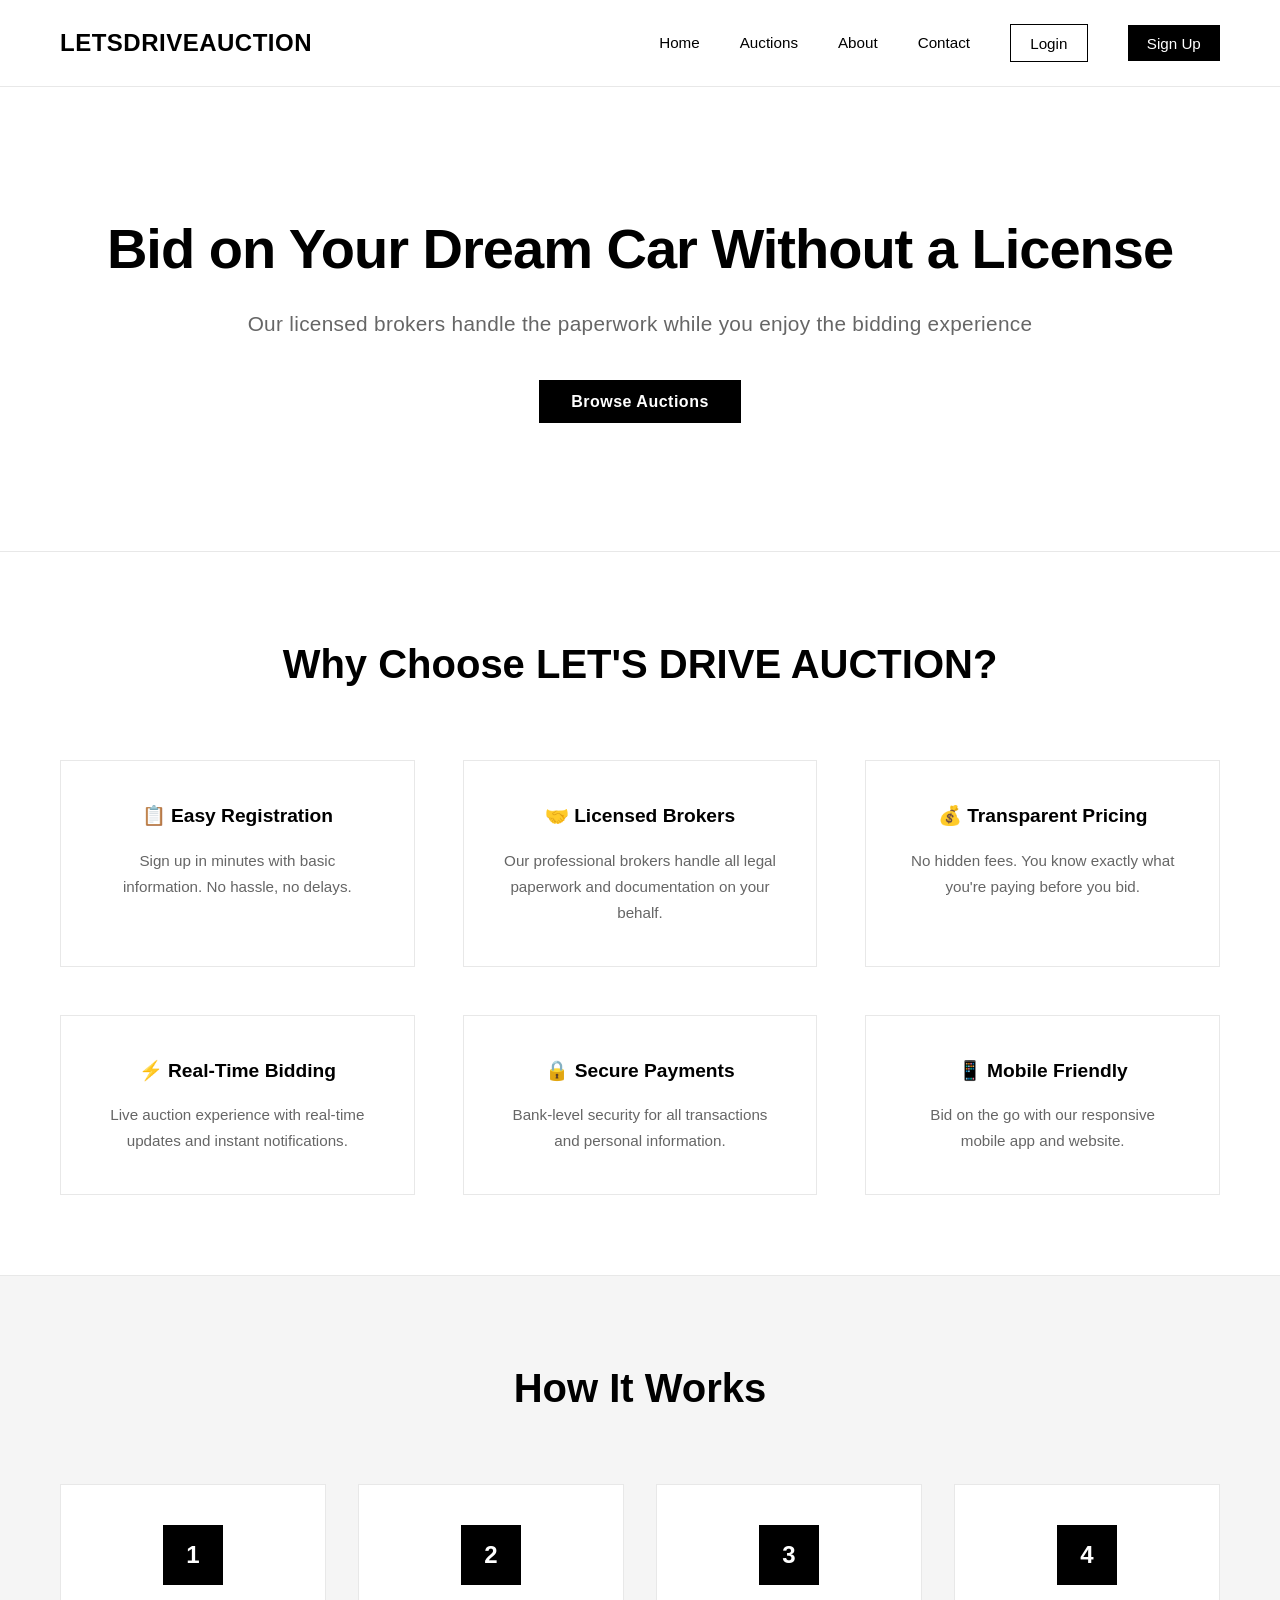
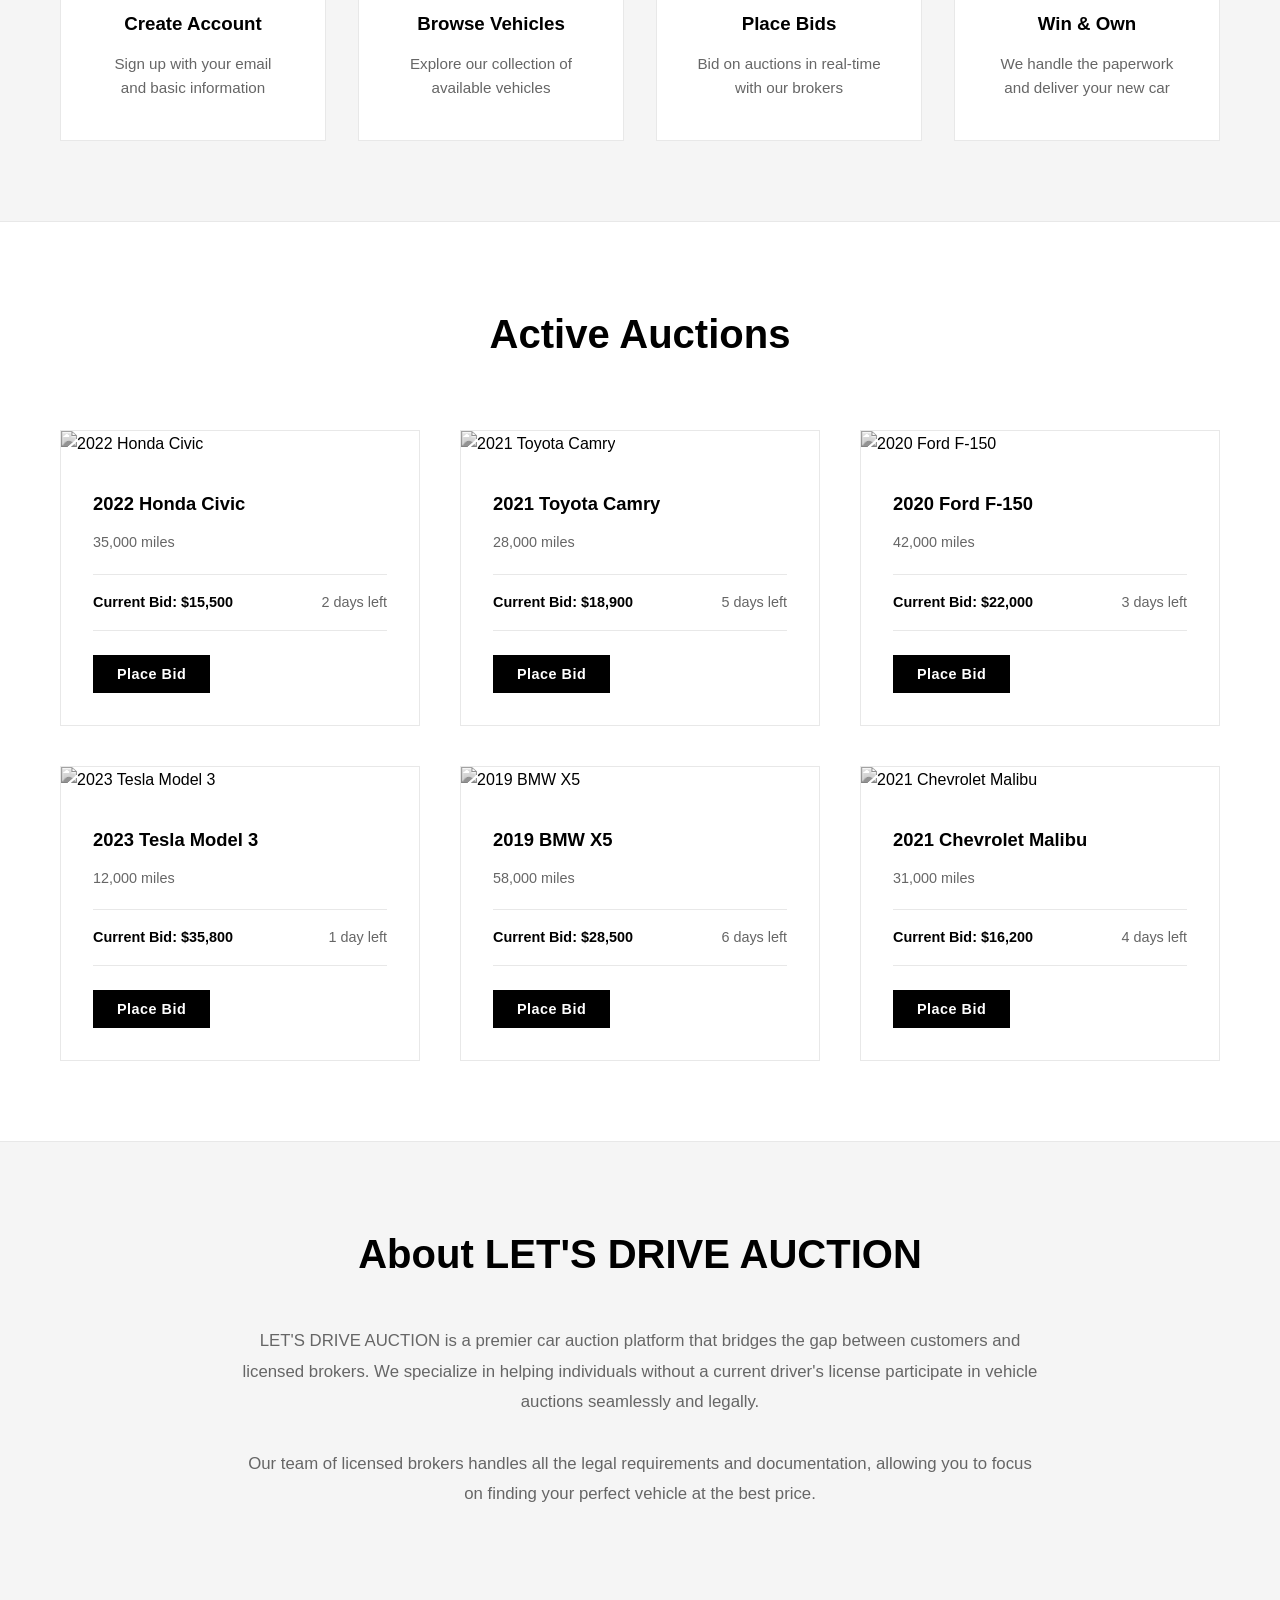
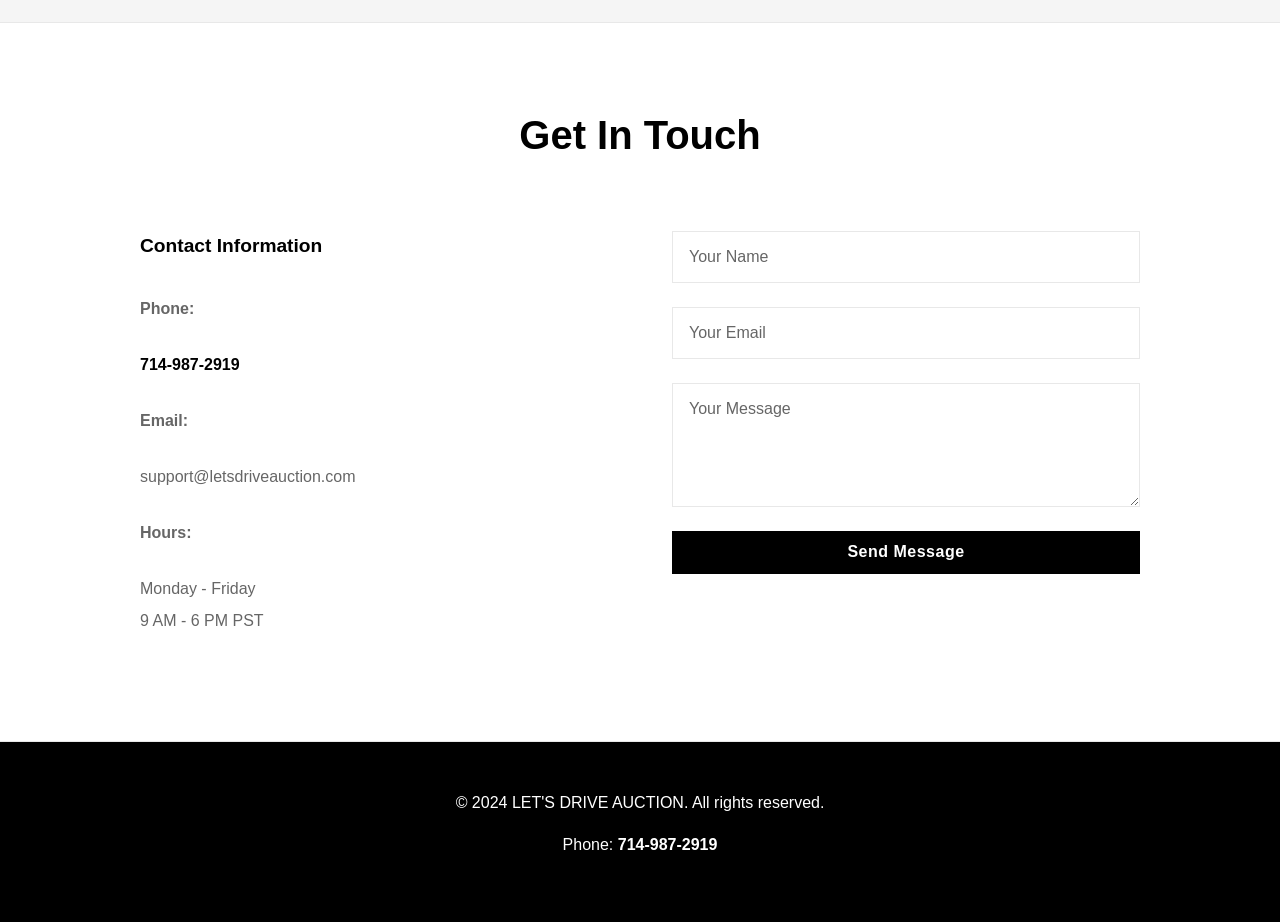
==== commit eef5615e: "Update website branding to LETSDRIVEAUCTION" ====
--- a/frontend/index.html
+++ b/frontend/index.html
@@ -560,7 +560,7 @@
     <nav class="navbar">
         <div class="container">
             <div class="nav-brand">
-                <h1>🚗 LET'S DRIVE AUCTION</h1>
+                <h1>LETSDRIVEAUCTION</h1>
             </div>
             <ul class="nav-menu">
                 <li><a href="#home">Home</a></li>
@@ -585,7 +585,7 @@
     <!-- Features Section -->
     <section id="features" class="features">
         <div class="container">
-            <h2>Why Choose Let's Drive Auction?</h2>
+            <h2>Why Choose LET'S DRIVE AUCTION?</h2>
             <div class="features-grid">
                 <div class="feature-card">
                     <h3>📋 Easy Registration</h3>
@@ -734,8 +734,8 @@
     <!-- About Section -->
     <section id="about" class="about">
         <div class="container">
-            <h2>About Let's Drive Auction</h2>
-            <p>Let's Drive Auction is a premier car auction platform that bridges the gap between customers and licensed brokers. We specialize in helping individuals without a current driver's license participate in vehicle auctions seamlessly and legally.</p>
+            <h2>About LET'S DRIVE AUCTION</h2>
+            <p>LET'S DRIVE AUCTION is a premier car auction platform that bridges the gap between customers and licensed brokers. We specialize in helping individuals without a current driver's license participate in vehicle auctions seamlessly and legally.</p>
             <p>Our team of licensed brokers handles all the legal requirements and documentation, allowing you to focus on finding your perfect vehicle at the best price.</p>
         </div>
     </section>
@@ -750,7 +750,7 @@
                     <p><strong>Phone:</strong></p>
                     <p><a href="tel:714-987-2919">714-987-2919</a></p>
                     <p style="margin-top: 1.5rem;"><strong>Email:</strong></p>
-                    <p>support@letsdrive-auction.com</p>
+                    <p>support@letsdriveauction.com</p>
                     <p style="margin-top: 1.5rem;"><strong>Hours:</strong></p>
                     <p>Monday - Friday<br>9 AM - 6 PM PST</p>
                 </div>
@@ -767,7 +767,7 @@
     <!-- Footer -->
     <footer class="footer">
         <div class="container">
-            <p>&copy; 2024 Let's Drive Auction. All rights reserved.</p>
+            <p>&copy; 2024 LET'S DRIVE AUCTION. All rights reserved.</p>
             <p>Phone: <a href="tel:714-987-2919">714-987-2919</a></p>
         </div>
     </footer>
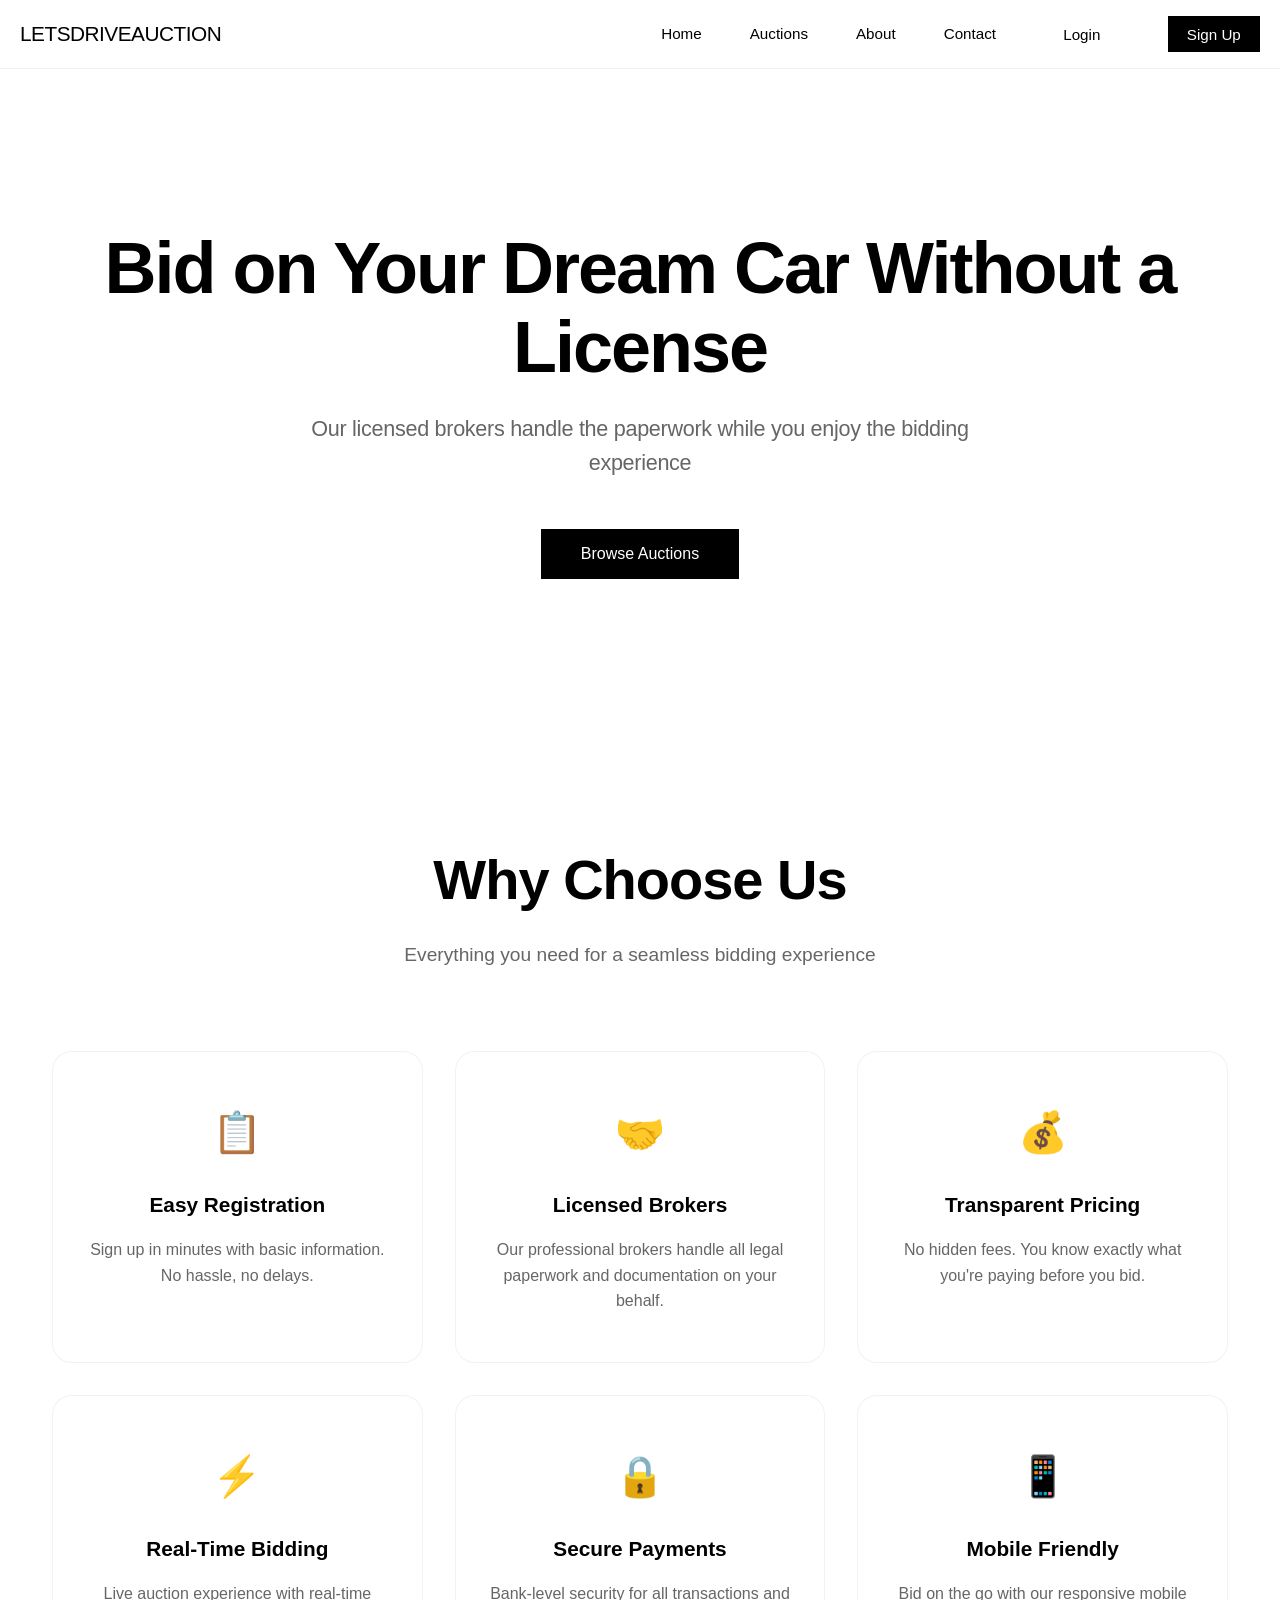
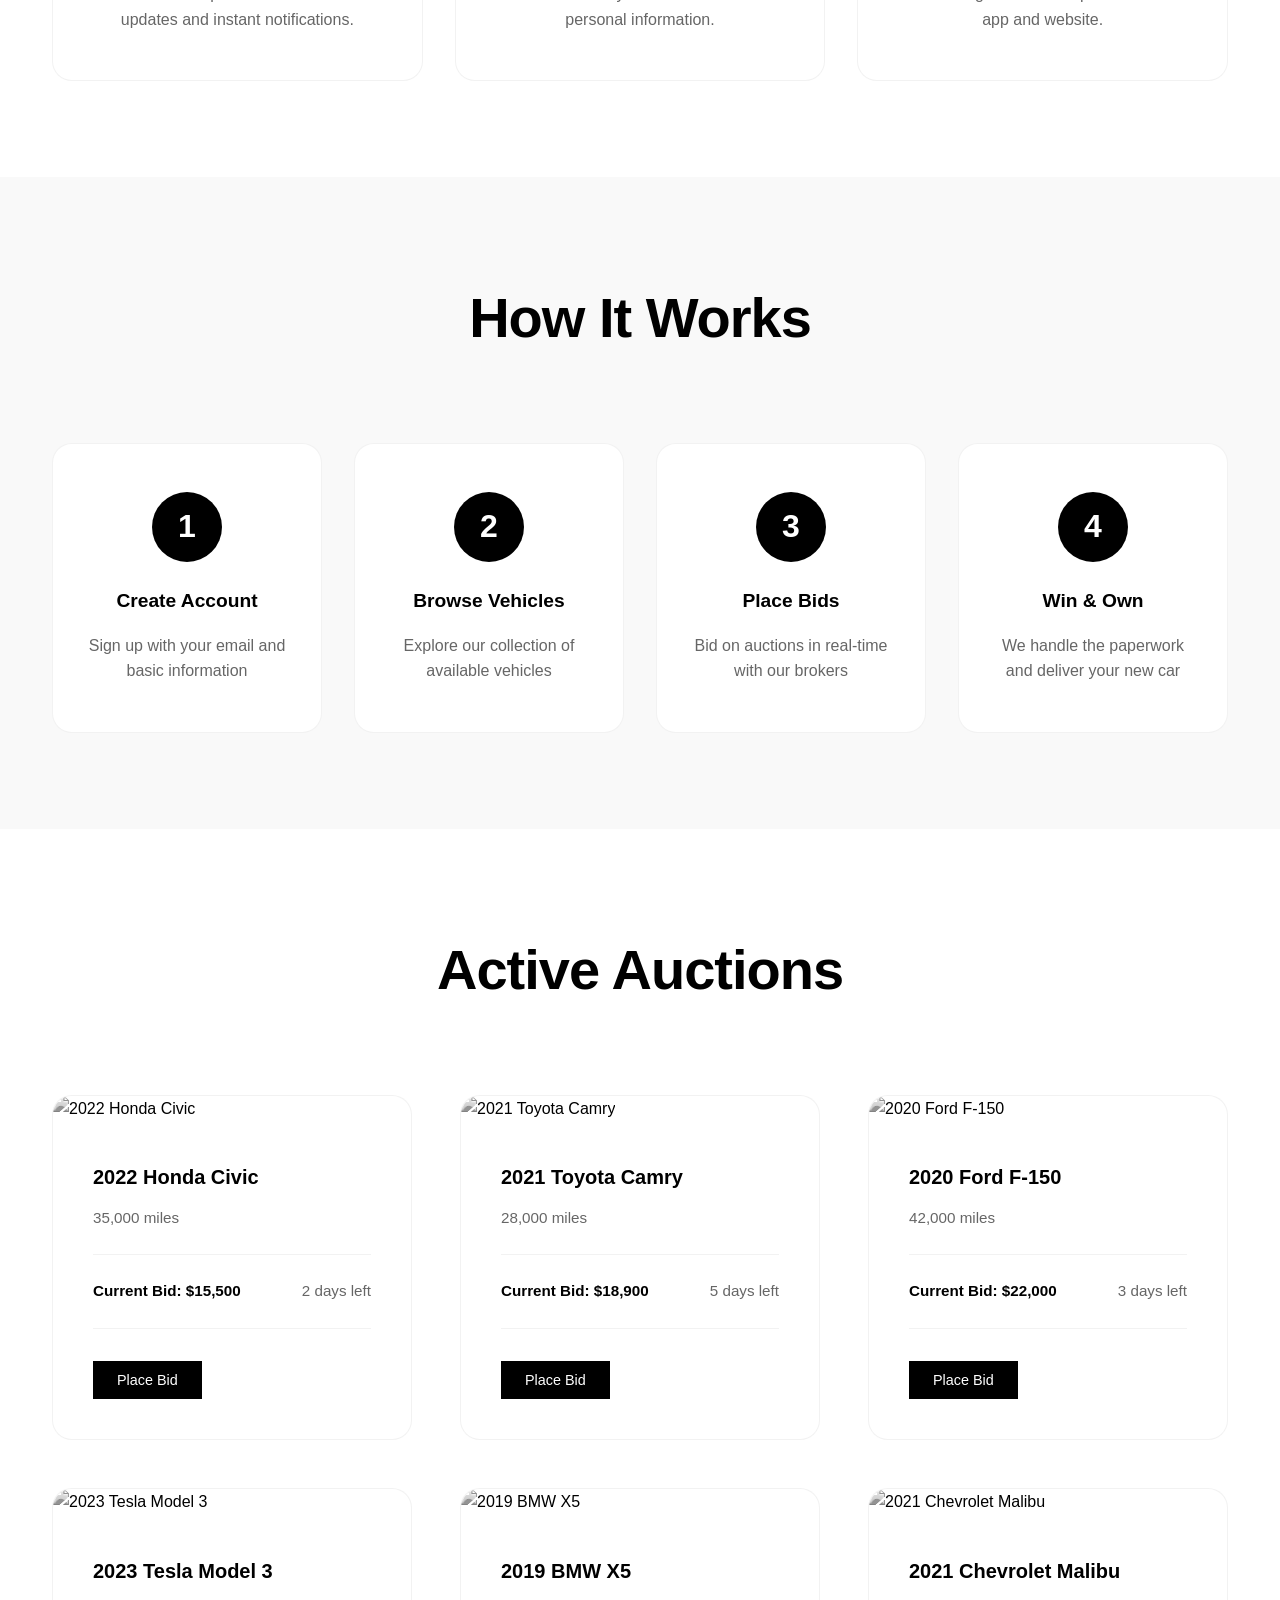
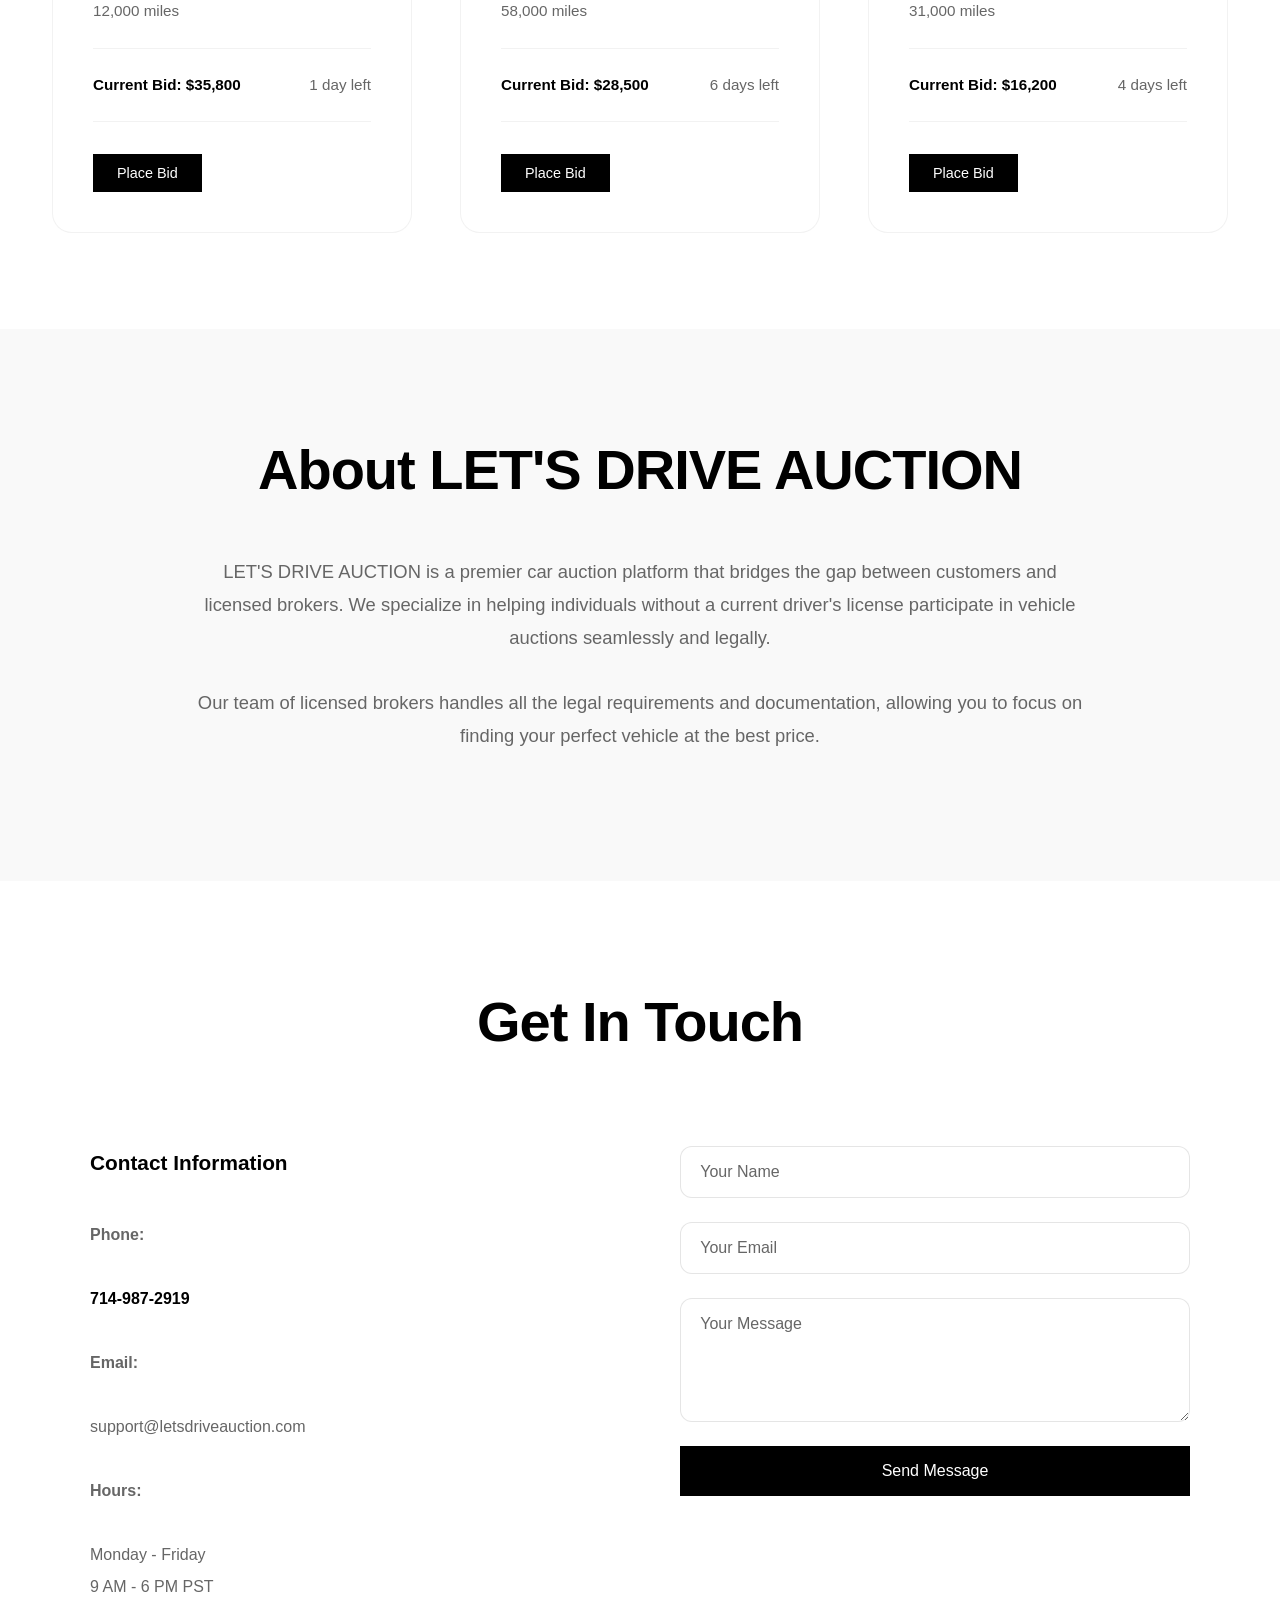
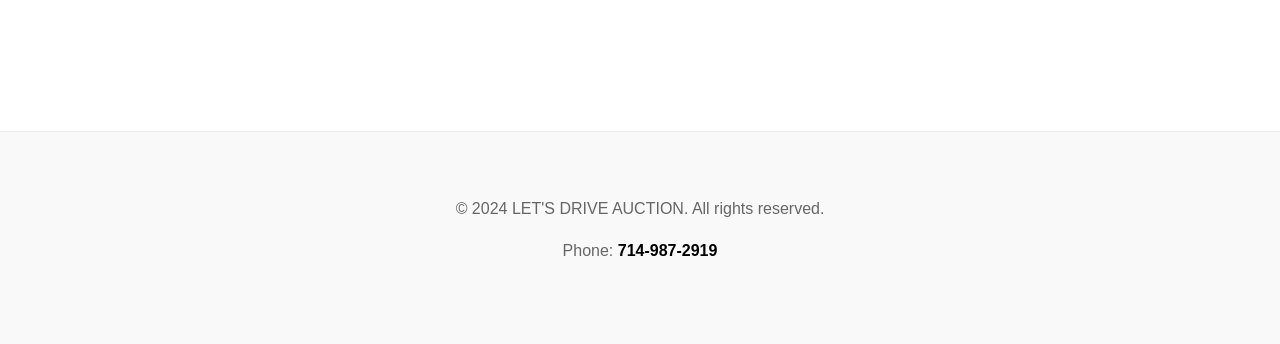
==== commit 5e17dba3: "Redesign website with Tesla and Apple inspired modern aesthetic" ====
--- a/frontend/index.html
+++ b/frontend/index.html
@@ -18,31 +18,35 @@
     --light-gray: #f5f5f5;
     --medium-gray: #e8e8e8;
     --dark-gray: #666666;
+    --light-dark-gray: #f9f9f9;
     --white: #ffffff;
 }
 
 body {
-    font-family: 'Segoe UI', Tahoma, Geneva, Verdana, sans-serif;
+    font-family: -apple-system, BlinkMacSystemFont, 'Segoe UI', 'Helvetica Neue', sans-serif;
     color: var(--primary-black);
     line-height: 1.6;
     background-color: var(--white);
+    -webkit-font-smoothing: antialiased;
+    -moz-osx-font-smoothing: grayscale;
 }
 
 .container {
-    max-width: 1200px;
+    max-width: 1440px;
     margin: 0 auto;
     padding: 0 20px;
 }
 
 /* Navigation */
 .navbar {
-    background-color: var(--white);
-    color: var(--primary-black);
-    padding: 1.5rem 0;
+    background-color: rgba(255, 255, 255, 0.98);
+    backdrop-filter: blur(10px);
+    color: var(--primary-black);
+    padding: 1rem 0;
     position: sticky;
     top: 0;
     z-index: 1000;
-    border-bottom: 1px solid var(--medium-gray);
+    border-bottom: 1px solid rgba(0, 0, 0, 0.05);
 }
 
 .navbar .container {
@@ -52,15 +56,16 @@
 }
 
 .nav-brand h1 {
-    font-size: 1.5rem;
-    font-weight: 600;
-    letter-spacing: 0.5px;
+    font-size: 1.3rem;
+    font-weight: 500;
+    letter-spacing: -0.5px;
+    text-transform: uppercase;
 }
 
 .nav-menu {
     display: flex;
     list-style: none;
-    gap: 2.5rem;
+    gap: 3rem;
     align-items: center;
 }
 
@@ -69,7 +74,7 @@
     text-decoration: none;
     transition: opacity 0.3s ease;
     font-size: 0.95rem;
-    font-weight: 500;
+    font-weight: 400;
 }
 
 .nav-menu a:hover {
@@ -77,7 +82,7 @@
 }
 
 .btn-login {
-    border: 1px solid var(--primary-black);
+    border: none;
     padding: 0.6rem 1.2rem;
     border-radius: 0;
     transition: all 0.3s ease;
@@ -89,8 +94,7 @@
 }
 
 .btn-login:hover {
-    background-color: var(--primary-black);
-    color: var(--white);
+    opacity: 0.6;
 }
 
 .btn-signup {
@@ -106,12 +110,12 @@
 }
 
 .btn-signup:hover {
-    background-color: var(--secondary-black);
+    opacity: 0.8;
 }
 
 /* Buttons */
 .btn {
-    padding: 0.8rem 2rem;
+    padding: 1rem 2.5rem;
     border: none;
     border-radius: 0;
     cursor: pointer;
@@ -119,8 +123,8 @@
     transition: all 0.3s ease;
     text-decoration: none;
     display: inline-block;
-    font-weight: 600;
-    letter-spacing: 0.5px;
+    font-weight: 500;
+    letter-spacing: 0;
 }
 
 .btn-primary {
@@ -129,7 +133,7 @@
 }
 
 .btn-primary:hover {
-    background-color: var(--secondary-black);
+    opacity: 0.8;
     transform: none;
 }
 
@@ -141,174 +145,200 @@
 }
 
 .btn-secondary:hover {
-    background-color: var(--secondary-black);
+    opacity: 0.8;
 }
 
 /* Hero Section */
 .hero {
     background: var(--white);
     color: var(--primary-black);
-    padding: 8rem 2rem;
-    text-align: center;
-    border-bottom: 1px solid var(--medium-gray);
+    padding: 10rem 2rem;
+    text-align: center;
 }
 
 .hero-content h2 {
-    font-size: 3.5rem;
+    font-size: 4.5rem;
     margin-bottom: 1.5rem;
     font-weight: 700;
-    letter-spacing: -1px;
-    line-height: 1.2;
+    letter-spacing: -2px;
+    line-height: 1.1;
+    max-width: 1200px;
+    margin-left: auto;
+    margin-right: auto;
 }
 
 .hero-content p {
-    font-size: 1.3rem;
-    margin-bottom: 2.5rem;
-    color: var(--dark-gray);
-    font-weight: 300;
-    letter-spacing: 0.3px;
+    font-size: 1.35rem;
+    margin-bottom: 3rem;
+    color: var(--dark-gray);
+    font-weight: 400;
+    letter-spacing: -0.3px;
+    max-width: 700px;
+    margin-left: auto;
+    margin-right: auto;
 }
 
 /* Features Section */
 .features {
-    padding: 5rem 2rem;
+    padding: 6rem 2rem;
     background-color: var(--white);
-    border-bottom: 1px solid var(--medium-gray);
 }
 
 .features h2 {
     text-align: center;
-    font-size: 2.5rem;
-    margin-bottom: 4rem;
+    font-size: 3.5rem;
+    margin-bottom: 1rem;
     font-weight: 700;
+    letter-spacing: -1px;
+}
+
+.features-subtitle {
+    text-align: center;
+    font-size: 1.2rem;
+    color: var(--dark-gray);
+    margin-bottom: 5rem;
+    font-weight: 400;
 }
 
 .features-grid {
     display: grid;
-    grid-template-columns: repeat(auto-fit, minmax(280px, 1fr));
-    gap: 3rem;
+    grid-template-columns: repeat(auto-fit, minmax(300px, 1fr));
+    gap: 2rem;
 }
 
 .feature-card {
     background: var(--white);
-    padding: 2.5rem;
-    border: 1px solid var(--medium-gray);
+    padding: 3rem 2rem;
+    border-radius: 20px;
     transition: all 0.3s ease;
     text-align: center;
+    border: 1px solid rgba(0, 0, 0, 0.05);
 }
 
 .feature-card:hover {
-    border-color: var(--primary-black);
-    box-shadow: 0 10px 30px rgba(0, 0, 0, 0.1);
+    border-color: rgba(0, 0, 0, 0.1);
+    box-shadow: 0 20px 50px rgba(0, 0, 0, 0.08);
+}
+
+.feature-icon {
+    font-size: 2.5rem;
+    margin-bottom: 1.5rem;
 }
 
 .feature-card h3 {
     margin-bottom: 1rem;
     color: var(--primary-black);
-    font-size: 1.2rem;
+    font-size: 1.3rem;
     font-weight: 600;
 }
 
 .feature-card p {
     color: var(--dark-gray);
-    font-size: 0.95rem;
-    line-height: 1.7;
+    font-size: 1rem;
+    line-height: 1.6;
+    font-weight: 400;
 }
 
 /* How It Works Section */
 .how-it-works {
-    padding: 5rem 2rem;
-    background-color: var(--light-gray);
-    border-bottom: 1px solid var(--medium-gray);
+    padding: 6rem 2rem;
+    background-color: var(--light-dark-gray);
 }
 
 .how-it-works h2 {
     text-align: center;
-    font-size: 2.5rem;
-    margin-bottom: 4rem;
+    font-size: 3.5rem;
+    margin-bottom: 5rem;
     font-weight: 700;
+    letter-spacing: -1px;
 }
 
 .steps-grid {
     display: grid;
-    grid-template-columns: repeat(auto-fit, minmax(200px, 1fr));
+    grid-template-columns: repeat(auto-fit, minmax(220px, 1fr));
     gap: 2rem;
 }
 
 .step {
     text-align: center;
-    padding: 2.5rem;
+    padding: 3rem 2rem;
     background: var(--white);
-    border: 1px solid var(--medium-gray);
+    border-radius: 20px;
     transition: all 0.3s ease;
+    border: 1px solid rgba(0, 0, 0, 0.05);
 }
 
 .step:hover {
-    border-color: var(--primary-black);
-    box-shadow: 0 10px 30px rgba(0, 0, 0, 0.1);
+    border-color: rgba(0, 0, 0, 0.1);
+    box-shadow: 0 20px 50px rgba(0, 0, 0, 0.08);
+    transform: translateY(-5px);
 }
 
 .step-number {
     display: inline-flex;
     align-items: center;
     justify-content: center;
-    width: 60px;
-    height: 60px;
+    width: 70px;
+    height: 70px;
     background-color: var(--primary-black);
     color: var(--white);
-    border-radius: 0;
-    font-size: 1.5rem;
-    font-weight: bold;
+    border-radius: 50%;
+    font-size: 2rem;
+    font-weight: 700;
     margin-bottom: 1.5rem;
 }
 
 .step h3 {
-    margin-bottom: 0.8rem;
+    margin-bottom: 1rem;
     color: var(--primary-black);
     font-weight: 600;
+    font-size: 1.2rem;
 }
 
 .step p {
     color: var(--dark-gray);
-    font-size: 0.95rem;
+    font-size: 1rem;
+    line-height: 1.6;
+    font-weight: 400;
 }
 
 /* Auctions Section */
 .auctions {
-    padding: 5rem 2rem;
+    padding: 6rem 2rem;
     background-color: var(--white);
-    border-bottom: 1px solid var(--medium-gray);
 }
 
 .auctions h2 {
     text-align: center;
-    font-size: 2.5rem;
-    margin-bottom: 4rem;
+    font-size: 3.5rem;
+    margin-bottom: 5rem;
     font-weight: 700;
+    letter-spacing: -1px;
 }
 
 .auctions-grid {
     display: grid;
-    grid-template-columns: repeat(auto-fill, minmax(280px, 1fr));
-    gap: 2.5rem;
+    grid-template-columns: repeat(auto-fill, minmax(300px, 1fr));
+    gap: 3rem;
 }
 
 .auction-card {
     background: var(--white);
-    border: 1px solid var(--medium-gray);
+    border-radius: 20px;
     overflow: hidden;
     transition: all 0.3s ease;
+    border: 1px solid rgba(0, 0, 0, 0.05);
 }
 
 .auction-card:hover {
-    border-color: var(--primary-black);
-    box-shadow: 0 15px 40px rgba(0, 0, 0, 0.15);
-    transform: translateY(-5px);
+    border-color: rgba(0, 0, 0, 0.1);
+    box-shadow: 0 25px 60px rgba(0, 0, 0, 0.12);
+    transform: translateY(-10px);
 }
 
 .auction-card img {
     width: 100%;
-    height: 200px;
+    height: 220px;
     object-fit: cover;
     filter: grayscale(100%);
     transition: filter 0.3s ease;
@@ -319,102 +349,105 @@
 }
 
 .auction-info {
-    padding: 2rem;
+    padding: 2.5rem;
 }
 
 .auction-info h3 {
     margin-bottom: 0.8rem;
     color: var(--primary-black);
     font-weight: 600;
-    font-size: 1.15rem;
+    font-size: 1.25rem;
 }
 
 .mileage {
     color: var(--dark-gray);
-    font-size: 0.9rem;
-    margin-bottom: 1.2rem;
+    font-size: 0.95rem;
+    margin-bottom: 1.5rem;
+    font-weight: 400;
 }
 
 .auction-details {
     display: flex;
     justify-content: space-between;
-    margin-bottom: 1.5rem;
-    font-size: 0.9rem;
-    padding: 1rem 0;
-    border-top: 1px solid var(--medium-gray);
-    border-bottom: 1px solid var(--medium-gray);
+    margin-bottom: 2rem;
+    font-size: 0.95rem;
+    padding: 1.5rem 0;
+    border-top: 1px solid rgba(0, 0, 0, 0.05);
+    border-bottom: 1px solid rgba(0, 0, 0, 0.05);
 }
 
 .current-bid {
-    font-weight: 700;
+    font-weight: 600;
     color: var(--primary-black);
 }
 
 .time-left {
     color: var(--dark-gray);
-    font-weight: 500;
+    font-weight: 400;
 }
 
 /* About Section */
 .about {
-    padding: 5rem 2rem;
-    background-color: var(--light-gray);
-    text-align: center;
-    border-bottom: 1px solid var(--medium-gray);
+    padding: 6rem 2rem;
+    background-color: var(--light-dark-gray);
+    text-align: center;
 }
 
 .about h2 {
-    font-size: 2.5rem;
+    font-size: 3.5rem;
     margin-bottom: 2.5rem;
     color: var(--primary-black);
     font-weight: 700;
+    letter-spacing: -1px;
 }
 
 .about p {
-    font-size: 1.05rem;
+    font-size: 1.15rem;
     margin-bottom: 2rem;
     color: var(--dark-gray);
-    max-width: 800px;
+    max-width: 900px;
     margin-left: auto;
     margin-right: auto;
     line-height: 1.8;
-    font-weight: 300;
+    font-weight: 400;
 }
 
 /* Contact Section */
 .contact {
-    padding: 5rem 2rem;
+    padding: 6rem 2rem;
     background-color: var(--white);
-    border-bottom: 1px solid var(--medium-gray);
 }
 
 .contact h2 {
     text-align: center;
-    font-size: 2.5rem;
-    margin-bottom: 4rem;
+    font-size: 3.5rem;
+    margin-bottom: 5rem;
     color: var(--primary-black);
     font-weight: 700;
+    letter-spacing: -1px;
 }
 
 .contact-content {
     display: grid;
     grid-template-columns: 1fr 1fr;
-    gap: 4rem;
-    max-width: 1000px;
+    gap: 5rem;
+    max-width: 1100px;
     margin: 0 auto;
 }
 
 .contact-info h3 {
+    margin-bottom: 2.5rem;
+    color: var(--primary-black);
+    font-weight: 600;
+    font-size: 1.3rem;
+}
+
+.contact-info p {
     margin-bottom: 2rem;
-    color: var(--primary-black);
-    font-weight: 600;
-    font-size: 1.2rem;
-}
-
-.contact-info p {
-    margin-bottom: 1.5rem;
     line-height: 2;
     color: var(--dark-gray);
+    font-size: 1rem;
+    font-weight: 400;
 }
 
 .contact-info a {
@@ -436,13 +469,15 @@
 
 .contact-form input,
 .contact-form textarea {
-    padding: 1rem;
-    border: 1px solid var(--medium-gray);
-    border-radius: 0;
+    padding: 1rem 1.2rem;
+    border: 1px solid rgba(0, 0, 0, 0.1);
+    border-radius: 12px;
     font-family: inherit;
     font-size: 1rem;
     background-color: var(--white);
     color: var(--primary-black);
+    transition: all 0.3s ease;
+    font-weight: 400;
 }
 
 .contact-form input::placeholder,
@@ -454,63 +489,53 @@
 .contact-form textarea:focus {
     outline: none;
     border-color: var(--primary-black);
-    box-shadow: none;
+    box-shadow: 0 0 0 3px rgba(0, 0, 0, 0.05);
 }
 
 /* Footer */
 .footer {
-    background-color: var(--primary-black);
-    color: var(--white);
-    padding: 3rem 2rem;
-    text-align: center;
+    background-color: var(--light-dark-gray);
+    color: var(--primary-black);
+    padding: 4rem 2rem;
+    text-align: center;
+    border-top: 1px solid rgba(0, 0, 0, 0.05);
 }
 
 .footer p {
     margin-bottom: 1rem;
-    font-weight: 300;
+    font-weight: 400;
+    color: var(--dark-gray);
 }
 
 .footer a {
-    color: var(--white);
+    color: var(--primary-black);
     text-decoration: none;
     font-weight: 600;
     transition: opacity 0.3s ease;
 }
 
 .footer a:hover {
-    opacity: 0.7;
+    opacity: 0.6;
 }
 
 /* Responsive Design */
 @media (max-width: 768px) {
     .nav-menu {
-        gap: 1rem;
+        gap: 1.5rem;
         font-size: 0.85rem;
     }
 
     .nav-brand h1 {
-        font-size: 1.2rem;
+        font-size: 1rem;
     }
 
     .hero-content h2 {
-        font-size: 2.2rem;
+        font-size: 2.5rem;
+        letter-spacing: -1px;
     }
 
     .hero-content p {
-        font-size: 1.05rem;
-    }
-
-    .features-grid,
-    .steps-grid {
-        grid-template-columns: 1fr;
-    }
-
-    .contact-content {
-        grid-template-columns: 1fr;
-    }
-
-    .auctions-grid {
-        grid-template-columns: 1fr;
+        font-size: 1.1rem;
     }
 
     .features h2,
@@ -518,14 +543,28 @@
     .auctions h2,
     .about h2,
     .contact h2 {
-        font-size: 2rem;
+        font-size: 2.5rem;
+    }
+
+    .features-grid,
+    .steps-grid {
+        grid-template-columns: 1fr;
+    }
+
+    .contact-content {
+        grid-template-columns: 1fr;
+        gap: 3rem;
+    }
+
+    .auctions-grid {
+        grid-template-columns: 1fr;
     }
 }
 
 @media (max-width: 480px) {
     .navbar .container {
         flex-direction: column;
-        gap: 1.5rem;
+        gap: 1rem;
     }
 
     .nav-menu {
@@ -536,21 +575,21 @@
     }
 
     .hero {
-        padding: 4rem 1rem;
+        padding: 5rem 1rem;
     }
 
     .hero-content h2 {
-        font-size: 1.8rem;
+        font-size: 2rem;
+    }
+
+    .features, .how-it-works, .auctions, .about, .contact {
+        padding: 3rem 1rem;
     }
 
     .btn {
         display: block;
         width: 100%;
         text-align: center;
-    }
-
-    .contact-content {
-        gap: 2rem;
     }
 }
     </style>
@@ -585,30 +624,37 @@
     <!-- Features Section -->
     <section id="features" class="features">
         <div class="container">
-            <h2>Why Choose LET'S DRIVE AUCTION?</h2>
+            <h2>Why Choose Us</h2>
+            <p class="features-subtitle">Everything you need for a seamless bidding experience</p>
             <div class="features-grid">
                 <div class="feature-card">
-                    <h3>📋 Easy Registration</h3>
+                    <div class="feature-icon">📋</div>
+                    <h3>Easy Registration</h3>
                     <p>Sign up in minutes with basic information. No hassle, no delays.</p>
                 </div>
                 <div class="feature-card">
-                    <h3>🤝 Licensed Brokers</h3>
+                    <div class="feature-icon">🤝</div>
+                    <h3>Licensed Brokers</h3>
                     <p>Our professional brokers handle all legal paperwork and documentation on your behalf.</p>
                 </div>
                 <div class="feature-card">
-                    <h3>💰 Transparent Pricing</h3>
+                    <div class="feature-icon">💰</div>
+                    <h3>Transparent Pricing</h3>
                     <p>No hidden fees. You know exactly what you're paying before you bid.</p>
                 </div>
                 <div class="feature-card">
-                    <h3>⚡ Real-Time Bidding</h3>
+                    <div class="feature-icon">⚡</div>
+                    <h3>Real-Time Bidding</h3>
                     <p>Live auction experience with real-time updates and instant notifications.</p>
                 </div>
                 <div class="feature-card">
-                    <h3>🔒 Secure Payments</h3>
+                    <div class="feature-icon">🔒</div>
+                    <h3>Secure Payments</h3>
                     <p>Bank-level security for all transactions and personal information.</p>
                 </div>
                 <div class="feature-card">
-                    <h3>📱 Mobile Friendly</h3>
+                    <div class="feature-icon">📱</div>
+                    <h3>Mobile Friendly</h3>
                     <p>Bid on the go with our responsive mobile app and website.</p>
                 </div>
             </div>
@@ -749,9 +795,9 @@
                     <h3>Contact Information</h3>
                     <p><strong>Phone:</strong></p>
                     <p><a href="tel:714-987-2919">714-987-2919</a></p>
-                    <p style="margin-top: 1.5rem;"><strong>Email:</strong></p>
+                    <p style="margin-top: 2rem;"><strong>Email:</strong></p>
                     <p>support@letsdriveauction.com</p>
-                    <p style="margin-top: 1.5rem;"><strong>Hours:</strong></p>
+                    <p style="margin-top: 2rem;"><strong>Hours:</strong></p>
                     <p>Monday - Friday<br>9 AM - 6 PM PST</p>
                 </div>
                 <form class="contact-form" onsubmit="handleContactSubmit(event)">
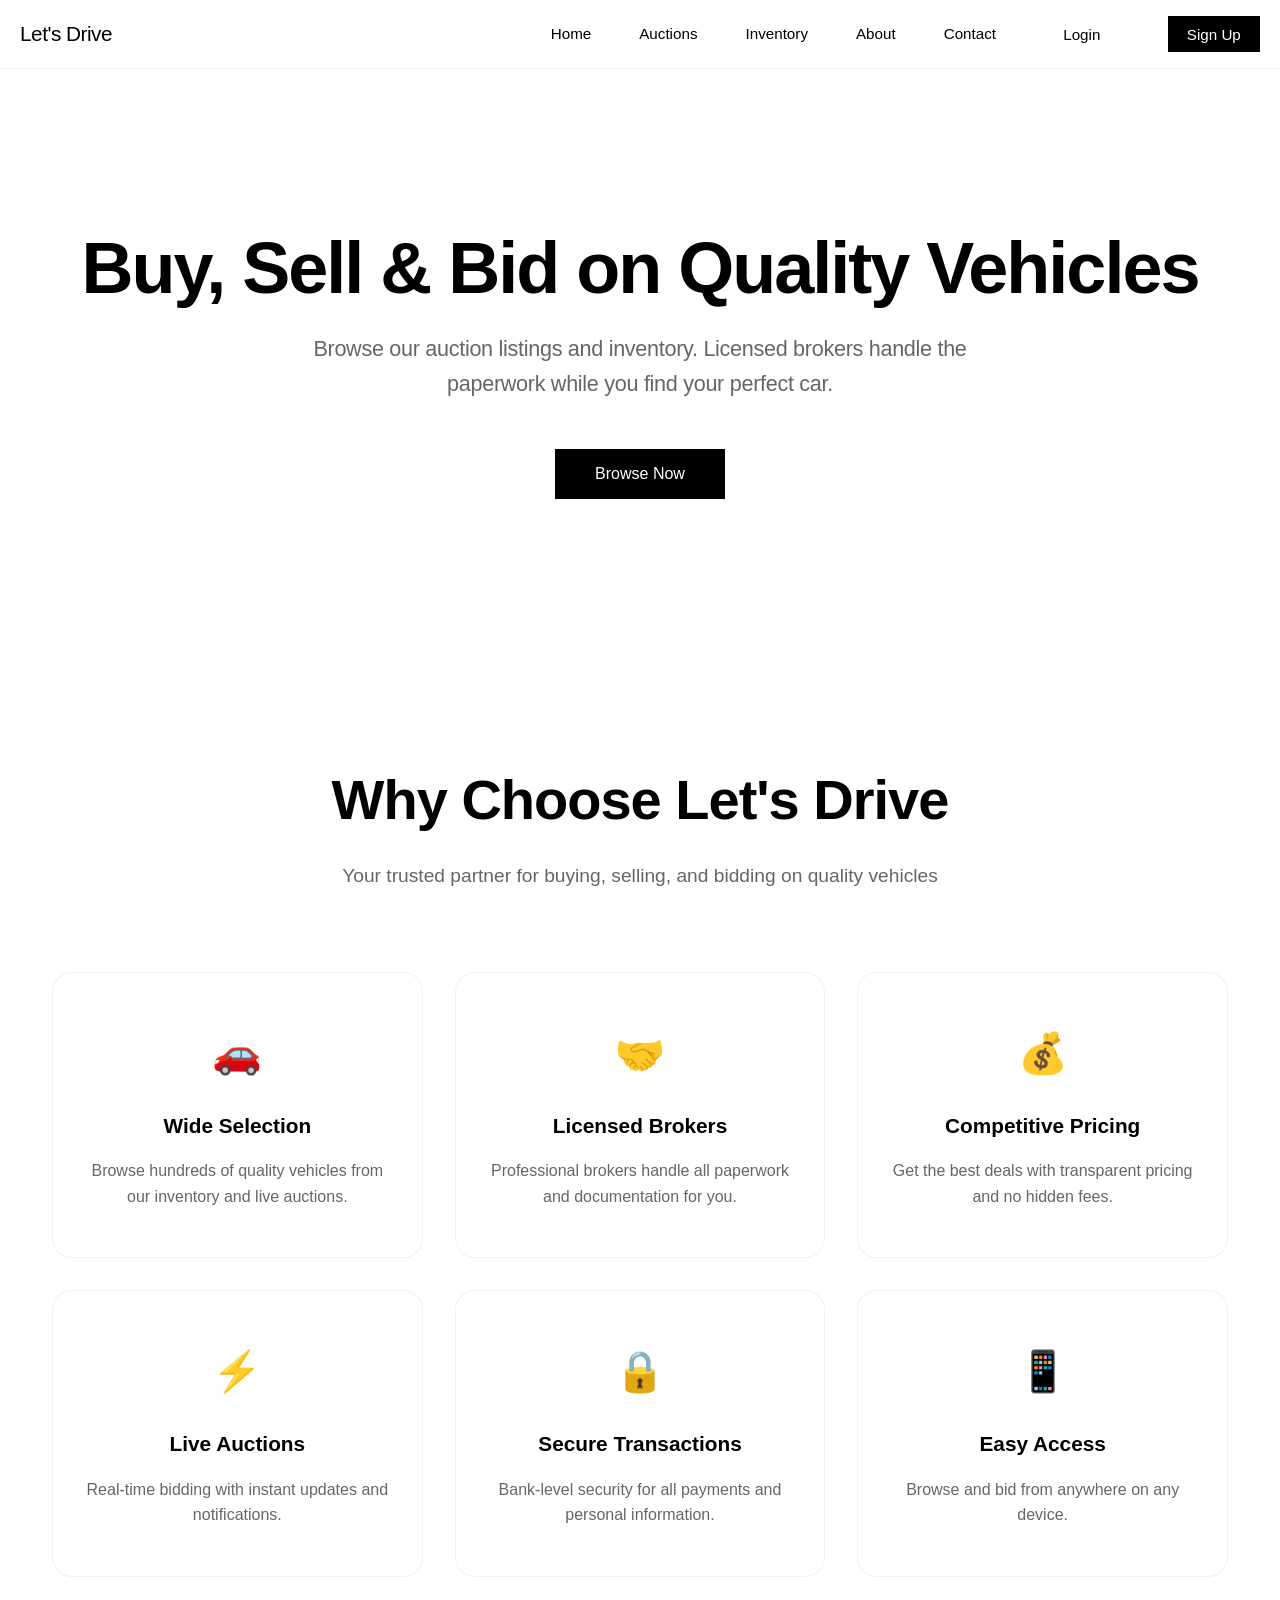
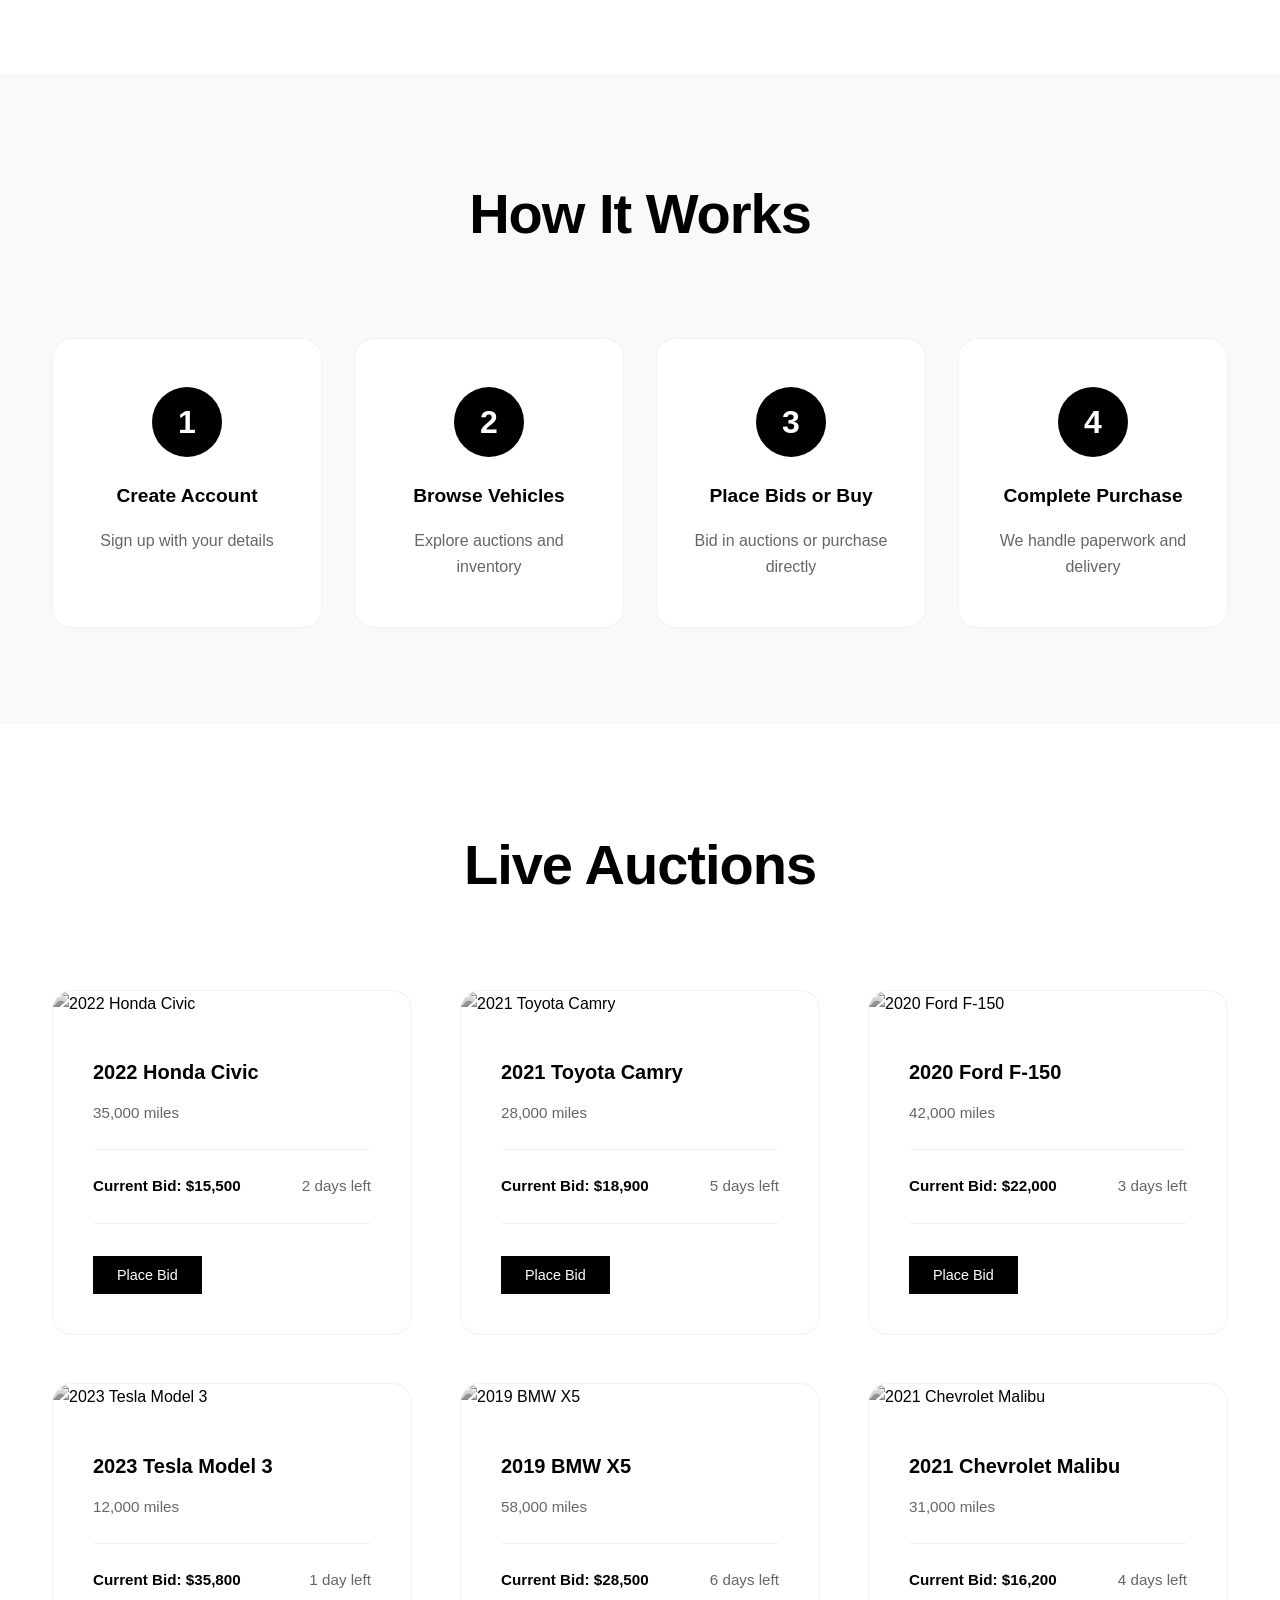
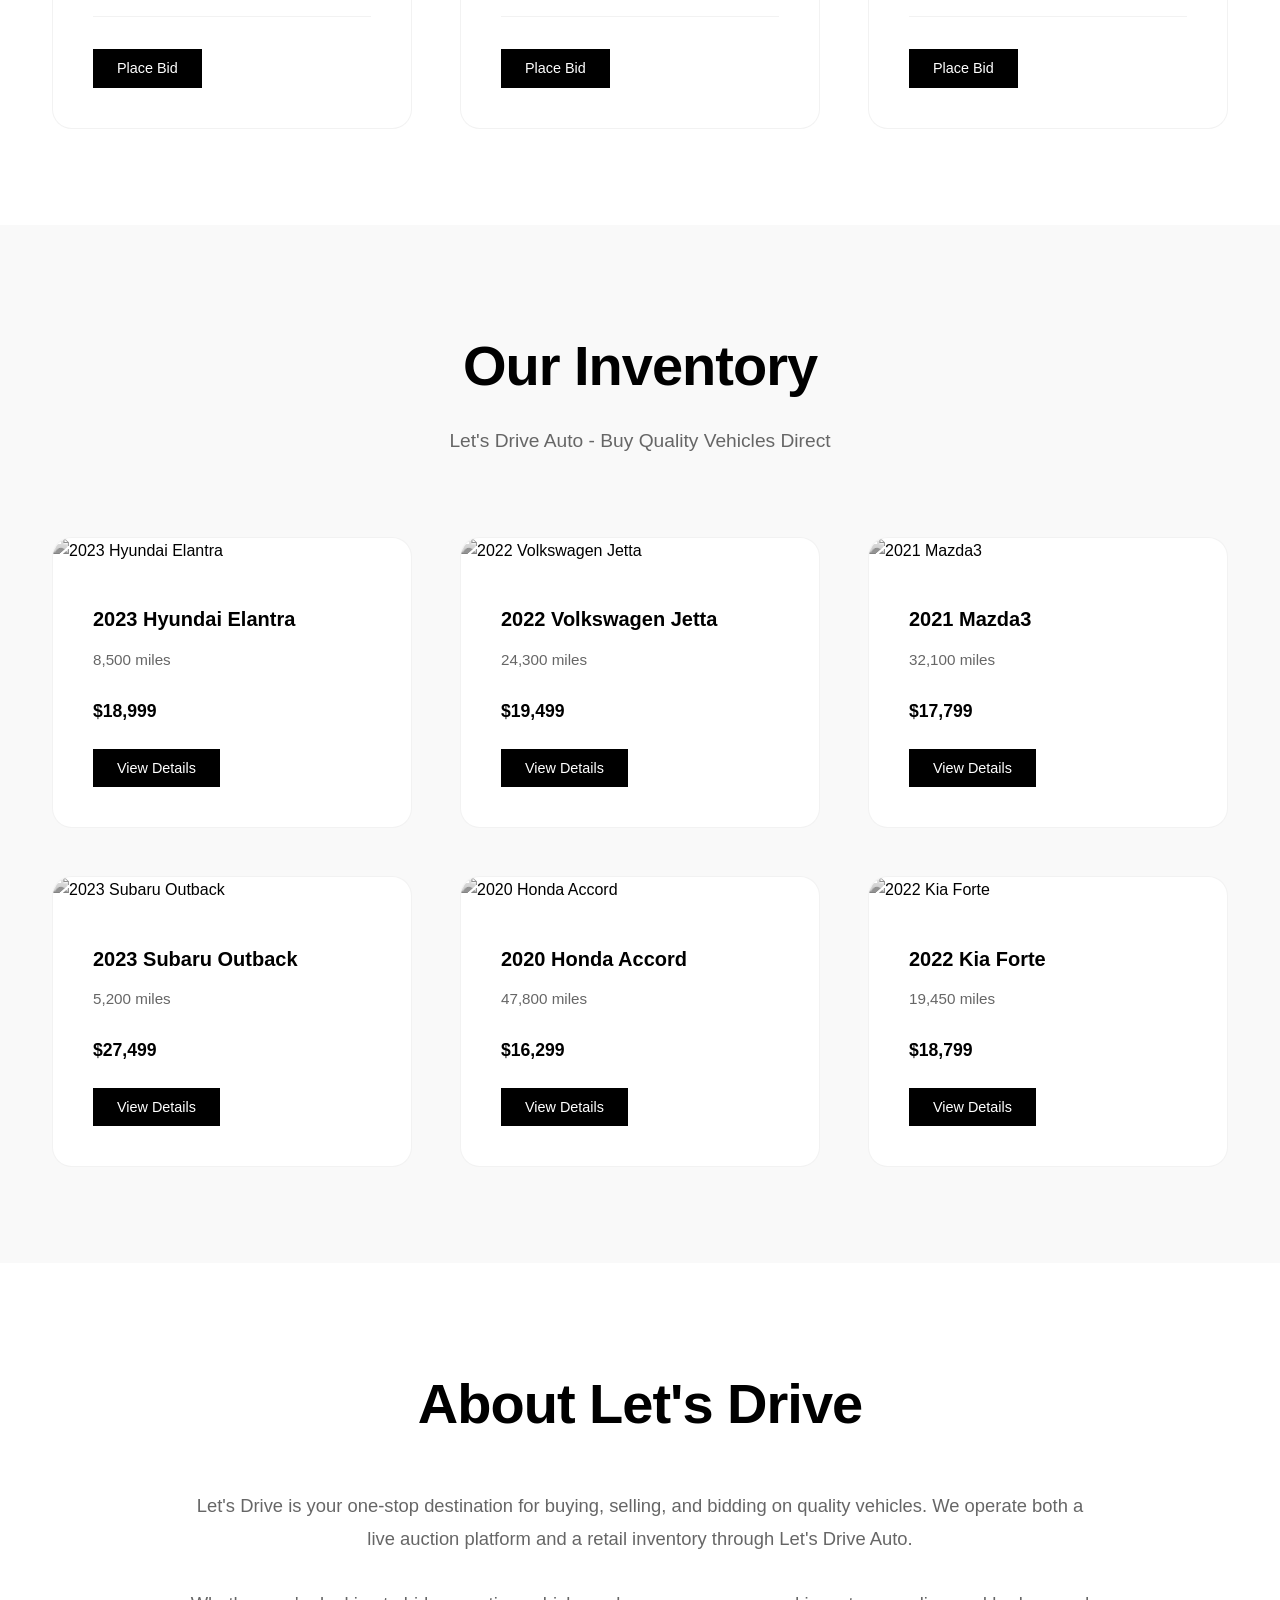
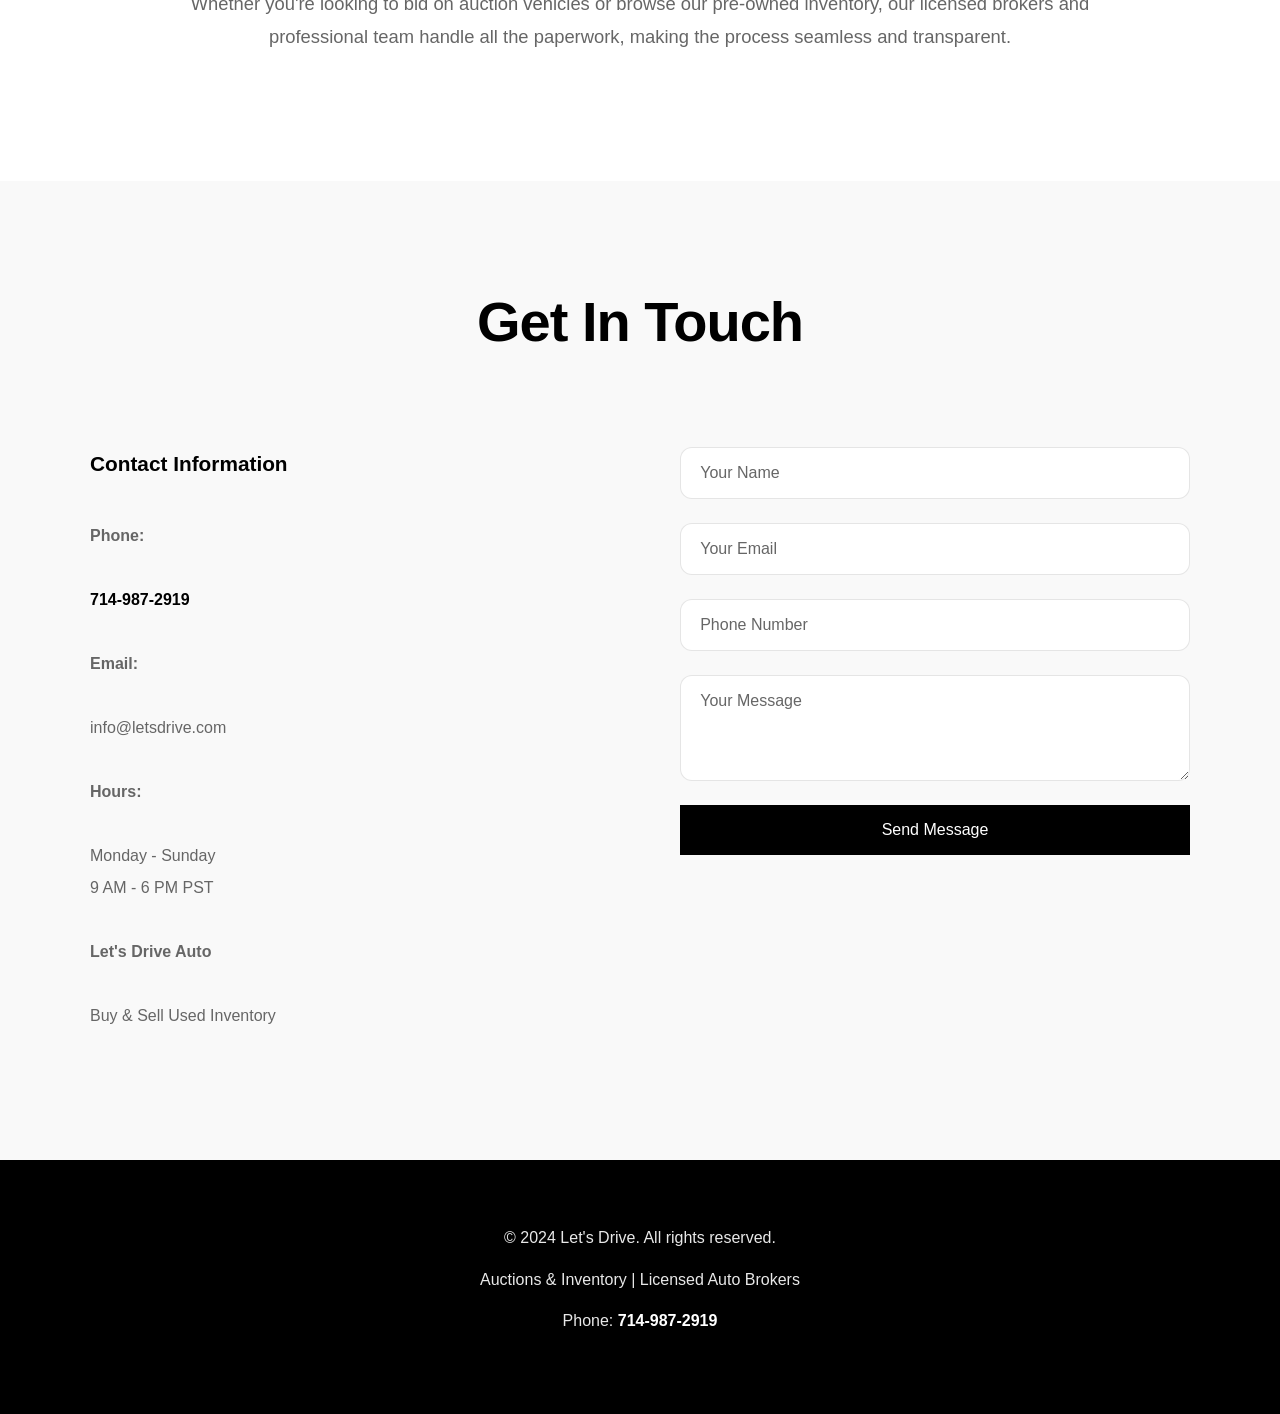
==== commit a3817ff0: "Rebrand website to Let's Drive - unified auction and inventory platform" ====
--- a/frontend/index.html
+++ b/frontend/index.html
@@ -3,7 +3,7 @@
 <head>
     <meta charset="UTF-8">
     <meta name="viewport" content="width=device-width, initial-scale=1.0">
-    <title>Let's Drive Auction - Car Auction Broker</title>
+    <title>Let's Drive - Car Auction & Auto Inventory</title>
     <style>
 * {
     margin: 0;
@@ -14,7 +14,6 @@
 :root {
     --primary-black: #000000;
     --secondary-black: #1a1a1a;
-    --tertiary-black: #2d2d2d;
     --light-gray: #f5f5f5;
     --medium-gray: #e8e8e8;
     --dark-gray: #666666;
@@ -22,13 +21,15 @@
     --white: #ffffff;
 }
 
+html {
+    scroll-behavior: smooth;
+}
+
 body {
     font-family: -apple-system, BlinkMacSystemFont, 'Segoe UI', 'Helvetica Neue', sans-serif;
     color: var(--primary-black);
     line-height: 1.6;
     background-color: var(--white);
-    -webkit-font-smoothing: antialiased;
-    -moz-osx-font-smoothing: grayscale;
 }
 
 .container {
@@ -59,7 +60,6 @@
     font-size: 1.3rem;
     font-weight: 500;
     letter-spacing: -0.5px;
-    text-transform: uppercase;
 }
 
 .nav-menu {
@@ -134,7 +134,6 @@
 
 .btn-primary:hover {
     opacity: 0.8;
-    transform: none;
 }
 
 .btn-secondary {
@@ -386,10 +385,82 @@
     font-weight: 400;
 }
 
+/* Inventory Section */
+.inventory {
+    padding: 6rem 2rem;
+    background-color: var(--light-dark-gray);
+}
+
+.inventory h2 {
+    text-align: center;
+    font-size: 3.5rem;
+    margin-bottom: 1rem;
+    font-weight: 700;
+    letter-spacing: -1px;
+}
+
+.inventory-subtitle {
+    text-align: center;
+    font-size: 1.2rem;
+    color: var(--dark-gray);
+    margin-bottom: 5rem;
+    font-weight: 400;
+}
+
+.inventory-grid {
+    display: grid;
+    grid-template-columns: repeat(auto-fill, minmax(300px, 1fr));
+    gap: 3rem;
+}
+
+.inventory-card {
+    background: var(--white);
+    border-radius: 20px;
+    overflow: hidden;
+    transition: all 0.3s ease;
+    border: 1px solid rgba(0, 0, 0, 0.05);
+}
+
+.inventory-card:hover {
+    border-color: rgba(0, 0, 0, 0.1);
+    box-shadow: 0 25px 60px rgba(0, 0, 0, 0.12);
+    transform: translateY(-10px);
+}
+
+.inventory-card img {
+    width: 100%;
+    height: 220px;
+    object-fit: cover;
+    filter: grayscale(100%);
+    transition: filter 0.3s ease;
+}
+
+.inventory-card:hover img {
+    filter: grayscale(0%);
+}
+
+.inventory-info {
+    padding: 2.5rem;
+}
+
+.inventory-info h3 {
+    margin-bottom: 0.8rem;
+    color: var(--primary-black);
+    font-weight: 600;
+    font-size: 1.25rem;
+}
+
+.price-tag {
+    font-weight: 600;
+    color: var(--primary-black);
+    font-size: 1.1rem;
+    margin-bottom: 1.5rem;
+}
+
 /* About Section */
 .about {
     padding: 6rem 2rem;
-    background-color: var(--light-dark-gray);
+    background-color: var(--white);
     text-align: center;
 }
 
@@ -415,7 +486,7 @@
 /* Contact Section */
 .contact {
     padding: 6rem 2rem;
-    background-color: var(--white);
+    background-color: var(--light-dark-gray);
 }
 
 .contact h2 {
@@ -494,8 +565,8 @@
 
 /* Footer */
 .footer {
-    background-color: var(--light-dark-gray);
-    color: var(--primary-black);
+    background-color: var(--primary-black);
+    color: var(--white);
     padding: 4rem 2rem;
     text-align: center;
     border-top: 1px solid rgba(0, 0, 0, 0.05);
@@ -504,18 +575,18 @@
 .footer p {
     margin-bottom: 1rem;
     font-weight: 400;
-    color: var(--dark-gray);
+    color: var(--medium-gray);
 }
 
 .footer a {
-    color: var(--primary-black);
+    color: var(--white);
     text-decoration: none;
     font-weight: 600;
     transition: opacity 0.3s ease;
 }
 
 .footer a:hover {
-    opacity: 0.6;
+    opacity: 0.7;
 }
 
 /* Responsive Design */
@@ -541,6 +612,7 @@
     .features h2,
     .how-it-works h2,
     .auctions h2,
+    .inventory h2,
     .about h2,
     .contact h2 {
         font-size: 2.5rem;
@@ -556,7 +628,8 @@
         gap: 3rem;
     }
 
-    .auctions-grid {
+    .auctions-grid,
+    .inventory-grid {
         grid-template-columns: 1fr;
     }
 }
@@ -582,7 +655,7 @@
         font-size: 2rem;
     }
 
-    .features, .how-it-works, .auctions, .about, .contact {
+    .features, .how-it-works, .auctions, .inventory, .about, .contact {
         padding: 3rem 1rem;
     }
 
@@ -595,15 +668,15 @@
     </style>
 </head>
 <body>
-    <!-- Navigation -->
     <nav class="navbar">
         <div class="container">
             <div class="nav-brand">
-                <h1>LETSDRIVEAUCTION</h1>
+                <h1>Let's Drive</h1>
             </div>
             <ul class="nav-menu">
                 <li><a href="#home">Home</a></li>
                 <li><a href="#auctions">Auctions</a></li>
+                <li><a href="#inventory">Inventory</a></li>
                 <li><a href="#about">About</a></li>
                 <li><a href="#contact">Contact</a></li>
                 <li><button class="btn-login">Login</button></li>
@@ -612,56 +685,53 @@
         </div>
     </nav>
 
-    <!-- Hero Section -->
     <section id="home" class="hero">
         <div class="hero-content">
-            <h2>Bid on Your Dream Car Without a License</h2>
-            <p>Our licensed brokers handle the paperwork while you enjoy the bidding experience</p>
-            <button class="btn btn-primary" onclick="document.getElementById('auctions').scrollIntoView({behavior: 'smooth'})">Browse Auctions</button>
+            <h2>Buy, Sell & Bid on Quality Vehicles</h2>
+            <p>Browse our auction listings and inventory. Licensed brokers handle the paperwork while you find your perfect car.</p>
+            <button class="btn btn-primary" onclick="scrollToAuctions()">Browse Now</button>
         </div>
     </section>
 
-    <!-- Features Section -->
     <section id="features" class="features">
         <div class="container">
-            <h2>Why Choose Us</h2>
-            <p class="features-subtitle">Everything you need for a seamless bidding experience</p>
+            <h2>Why Choose Let's Drive</h2>
+            <p class="features-subtitle">Your trusted partner for buying, selling, and bidding on quality vehicles</p>
             <div class="features-grid">
                 <div class="feature-card">
-                    <div class="feature-icon">📋</div>
-                    <h3>Easy Registration</h3>
-                    <p>Sign up in minutes with basic information. No hassle, no delays.</p>
+                    <div class="feature-icon">🚗</div>
+                    <h3>Wide Selection</h3>
+                    <p>Browse hundreds of quality vehicles from our inventory and live auctions.</p>
                 </div>
                 <div class="feature-card">
                     <div class="feature-icon">🤝</div>
                     <h3>Licensed Brokers</h3>
-                    <p>Our professional brokers handle all legal paperwork and documentation on your behalf.</p>
+                    <p>Professional brokers handle all paperwork and documentation for you.</p>
                 </div>
                 <div class="feature-card">
                     <div class="feature-icon">💰</div>
-                    <h3>Transparent Pricing</h3>
-                    <p>No hidden fees. You know exactly what you're paying before you bid.</p>
+                    <h3>Competitive Pricing</h3>
+                    <p>Get the best deals with transparent pricing and no hidden fees.</p>
                 </div>
                 <div class="feature-card">
                     <div class="feature-icon">⚡</div>
-                    <h3>Real-Time Bidding</h3>
-                    <p>Live auction experience with real-time updates and instant notifications.</p>
+                    <h3>Live Auctions</h3>
+                    <p>Real-time bidding with instant updates and notifications.</p>
                 </div>
                 <div class="feature-card">
                     <div class="feature-icon">🔒</div>
-                    <h3>Secure Payments</h3>
-                    <p>Bank-level security for all transactions and personal information.</p>
+                    <h3>Secure Transactions</h3>
+                    <p>Bank-level security for all payments and personal information.</p>
                 </div>
                 <div class="feature-card">
                     <div class="feature-icon">📱</div>
-                    <h3>Mobile Friendly</h3>
-                    <p>Bid on the go with our responsive mobile app and website.</p>
+                    <h3>Easy Access</h3>
+                    <p>Browse and bid from anywhere on any device.</p>
                 </div>
             </div>
         </div>
     </section>
 
-    <!-- How It Works Section -->
     <section id="how-it-works" class="how-it-works">
         <div class="container">
             <h2>How It Works</h2>
@@ -669,35 +739,33 @@
                 <div class="step">
                     <div class="step-number">1</div>
                     <h3>Create Account</h3>
-                    <p>Sign up with your email and basic information</p>
+                    <p>Sign up with your details</p>
                 </div>
                 <div class="step">
                     <div class="step-number">2</div>
                     <h3>Browse Vehicles</h3>
-                    <p>Explore our collection of available vehicles</p>
+                    <p>Explore auctions and inventory</p>
                 </div>
                 <div class="step">
                     <div class="step-number">3</div>
-                    <h3>Place Bids</h3>
-                    <p>Bid on auctions in real-time with our brokers</p>
+                    <h3>Place Bids or Buy</h3>
+                    <p>Bid in auctions or purchase directly</p>
                 </div>
                 <div class="step">
                     <div class="step-number">4</div>
-                    <h3>Win & Own</h3>
-                    <p>We handle the paperwork and deliver your new car</p>
+                    <h3>Complete Purchase</h3>
+                    <p>We handle paperwork and delivery</p>
                 </div>
             </div>
         </div>
     </section>
 
-    <!-- Auctions Section -->
     <section id="auctions" class="auctions">
         <div class="container">
-            <h2>Active Auctions</h2>
-            <div class="auctions-grid" id="auctions-grid">
-                <!-- Auction items -->
+            <h2>Live Auctions</h2>
+            <div class="auctions-grid">
                 <div class="auction-card">
-                    <img src="https://images.unsplash.com/photo-1590362891990-f776e74a5a38?w=300&h=200&fit=crop" alt="2022 Honda Civic">
+                    <img src="https://images.unsplash.com/photo-1590362891990-f776e74a5a38?w=400&h=250&fit=crop" alt="2022 Honda Civic">
                     <div class="auction-info">
                         <h3>2022 Honda Civic</h3>
                         <p class="mileage">35,000 miles</p>
@@ -710,7 +778,7 @@
                 </div>
 
                 <div class="auction-card">
-                    <img src="https://images.unsplash.com/photo-1552820728-8ac41f1ce891?w=300&h=200&fit=crop" alt="2021 Toyota Camry">
+                    <img src="https://images.unsplash.com/photo-1552820728-8ac41f1ce891?w=400&h=250&fit=crop" alt="2021 Toyota Camry">
                     <div class="auction-info">
                         <h3>2021 Toyota Camry</h3>
                         <p class="mileage">28,000 miles</p>
@@ -723,7 +791,7 @@
                 </div>
 
                 <div class="auction-card">
-                    <img src="https://images.unsplash.com/photo-1533473359331-35a3460efb8f?w=300&h=200&fit=crop" alt="2020 Ford F-150">
+                    <img src="https://images.unsplash.com/photo-1533473359331-35a3460efb8f?w=400&h=250&fit=crop" alt="2020 Ford F-150">
                     <div class="auction-info">
                         <h3>2020 Ford F-150</h3>
                         <p class="mileage">42,000 miles</p>
@@ -736,7 +804,7 @@
                 </div>
 
                 <div class="auction-card">
-                    <img src="https://images.unsplash.com/photo-1542282088-fe8426682b8f?w=300&h=200&fit=crop" alt="2023 Tesla Model 3">
+                    <img src="https://images.unsplash.com/photo-1542282088-fe8426682b8f?w=400&h=250&fit=crop" alt="2023 Tesla Model 3">
                     <div class="auction-info">
                         <h3>2023 Tesla Model 3</h3>
                         <p class="mileage">12,000 miles</p>
@@ -749,7 +817,7 @@
                 </div>
 
                 <div class="auction-card">
-                    <img src="https://images.unsplash.com/photo-1550355291-bbee04a92027?w=300&h=200&fit=crop" alt="2019 BMW X5">
+                    <img src="https://images.unsplash.com/photo-1550355291-bbee04a92027?w=400&h=250&fit=crop" alt="2019 BMW X5">
                     <div class="auction-info">
                         <h3>2019 BMW X5</h3>
                         <p class="mileage">58,000 miles</p>
@@ -762,7 +830,7 @@
                 </div>
 
                 <div class="auction-card">
-                    <img src="https://images.unsplash.com/photo-1609708536965-05589210993d?w=300&h=200&fit=crop" alt="2021 Chevrolet Malibu">
+                    <img src="https://images.unsplash.com/photo-1609708536965-05589210993d?w=400&h=250&fit=crop" alt="2021 Chevrolet Malibu">
                     <div class="auction-info">
                         <h3>2021 Chevrolet Malibu</h3>
                         <p class="mileage">31,000 miles</p>
@@ -777,16 +845,82 @@
         </div>
     </section>
 
-    <!-- About Section -->
+    <section id="inventory" class="inventory">
+        <div class="container">
+            <h2>Our Inventory</h2>
+            <p class="inventory-subtitle">Let's Drive Auto - Buy Quality Vehicles Direct</p>
+            <div class="inventory-grid">
+                <div class="inventory-card">
+                    <img src="https://images.unsplash.com/photo-1494976866556-6812c6a1a3e0?w=400&h=250&fit=crop" alt="2023 Hyundai Elantra">
+                    <div class="inventory-info">
+                        <h3>2023 Hyundai Elantra</h3>
+                        <p class="mileage">8,500 miles</p>
+                        <p class="price-tag">$18,999</p>
+                        <button class="btn btn-secondary" onclick="alert('Contact us for more details!')">View Details</button>
+                    </div>
+                </div>
+
+                <div class="inventory-card">
+                    <img src="https://images.unsplash.com/photo-1517649763962-0c623066013b?w=400&h=250&fit=crop" alt="2022 Volkswagen Jetta">
+                    <div class="inventory-info">
+                        <h3>2022 Volkswagen Jetta</h3>
+                        <p class="mileage">24,300 miles</p>
+                        <p class="price-tag">$19,499</p>
+                        <button class="btn btn-secondary" onclick="alert('Contact us for more details!')">View Details</button>
+                    </div>
+                </div>
+
+                <div class="inventory-card">
+                    <img src="https://images.unsplash.com/photo-1527524330606-7bfa134666b4?w=400&h=250&fit=crop" alt="2021 Mazda3">
+                    <div class="inventory-info">
+                        <h3>2021 Mazda3</h3>
+                        <p class="mileage">32,100 miles</p>
+                        <p class="price-tag">$17,799</p>
+                        <button class="btn btn-secondary" onclick="alert('Contact us for more details!')">View Details</button>
+                    </div>
+                </div>
+
+                <div class="inventory-card">
+                    <img src="https://images.unsplash.com/photo-1552500494-cfb3097a4d71?w=400&h=250&fit=crop" alt="2023 Subaru Outback">
+                    <div class="inventory-info">
+                        <h3>2023 Subaru Outback</h3>
+                        <p class="mileage">5,200 miles</p>
+                        <p class="price-tag">$27,499</p>
+                        <button class="btn btn-secondary" onclick="alert('Contact us for more details!')">View Details</button>
+                    </div>
+                </div>
+
+                <div class="inventory-card">
+                    <img src="https://images.unsplash.com/photo-1552820728-8ac41f1ce891?w=400&h=250&fit=crop" alt="2020 Honda Accord">
+                    <div class="inventory-info">
+                        <h3>2020 Honda Accord</h3>
+                        <p class="mileage">47,800 miles</p>
+                        <p class="price-tag">$16,299</p>
+                        <button class="btn btn-secondary" onclick="alert('Contact us for more details!')">View Details</button>
+                    </div>
+                </div>
+
+                <div class="inventory-card">
+                    <img src="https://images.unsplash.com/photo-1500595046891-93c0b3d5ecc8?w=400&h=250&fit=crop" alt="2022 Kia Forte">
+                    <div class="inventory-info">
+                        <h3>2022 Kia Forte</h3>
+                        <p class="mileage">19,450 miles</p>
+                        <p class="price-tag">$18,799</p>
+                        <button class="btn btn-secondary" onclick="alert('Contact us for more details!')">View Details</button>
+                    </div>
+                </div>
+            </div>
+        </div>
+    </section>
+
     <section id="about" class="about">
         <div class="container">
-            <h2>About LET'S DRIVE AUCTION</h2>
-            <p>LET'S DRIVE AUCTION is a premier car auction platform that bridges the gap between customers and licensed brokers. We specialize in helping individuals without a current driver's license participate in vehicle auctions seamlessly and legally.</p>
-            <p>Our team of licensed brokers handles all the legal requirements and documentation, allowing you to focus on finding your perfect vehicle at the best price.</p>
+            <h2>About Let's Drive</h2>
+            <p>Let's Drive is your one-stop destination for buying, selling, and bidding on quality vehicles. We operate both a live auction platform and a retail inventory through Let's Drive Auto.</p>
+            <p>Whether you're looking to bid on auction vehicles or browse our pre-owned inventory, our licensed brokers and professional team handle all the paperwork, making the process seamless and transparent.</p>
         </div>
     </section>
 
-    <!-- Contact Section -->
     <section id="contact" class="contact">
         <div class="container">
             <h2>Get In Touch</h2>
@@ -796,29 +930,36 @@
                     <p><strong>Phone:</strong></p>
                     <p><a href="tel:714-987-2919">714-987-2919</a></p>
                     <p style="margin-top: 2rem;"><strong>Email:</strong></p>
-                    <p>support@letsdriveauction.com</p>
+                    <p>info@letsdrive.com</p>
                     <p style="margin-top: 2rem;"><strong>Hours:</strong></p>
-                    <p>Monday - Friday<br>9 AM - 6 PM PST</p>
+                    <p>Monday - Sunday<br>9 AM - 6 PM PST</p>
+                    <p style="margin-top: 2rem;"><strong>Let's Drive Auto</strong></p>
+                    <p>Buy & Sell Used Inventory</p>
                 </div>
                 <form class="contact-form" onsubmit="handleContactSubmit(event)">
                     <input type="text" placeholder="Your Name" required>
                     <input type="email" placeholder="Your Email" required>
-                    <textarea placeholder="Your Message" rows="5" required></textarea>
+                    <input type="text" placeholder="Phone Number" required>
+                    <textarea placeholder="Your Message" rows="4" required></textarea>
                     <button type="submit" class="btn btn-primary">Send Message</button>
                 </form>
             </div>
         </div>
     </section>
 
-    <!-- Footer -->
     <footer class="footer">
         <div class="container">
-            <p>&copy; 2024 LET'S DRIVE AUCTION. All rights reserved.</p>
+            <p>&copy; 2024 Let's Drive. All rights reserved.</p>
+            <p>Auctions & Inventory | Licensed Auto Brokers</p>
             <p>Phone: <a href="tel:714-987-2919">714-987-2919</a></p>
         </div>
     </footer>
 
     <script>
+        function scrollToAuctions() {
+            document.getElementById('auctions').scrollIntoView({ behavior: 'smooth' });
+        }
+
         function handleContactSubmit(event) {
             event.preventDefault();
             alert('Thank you for your message! We will get back to you soon.');
